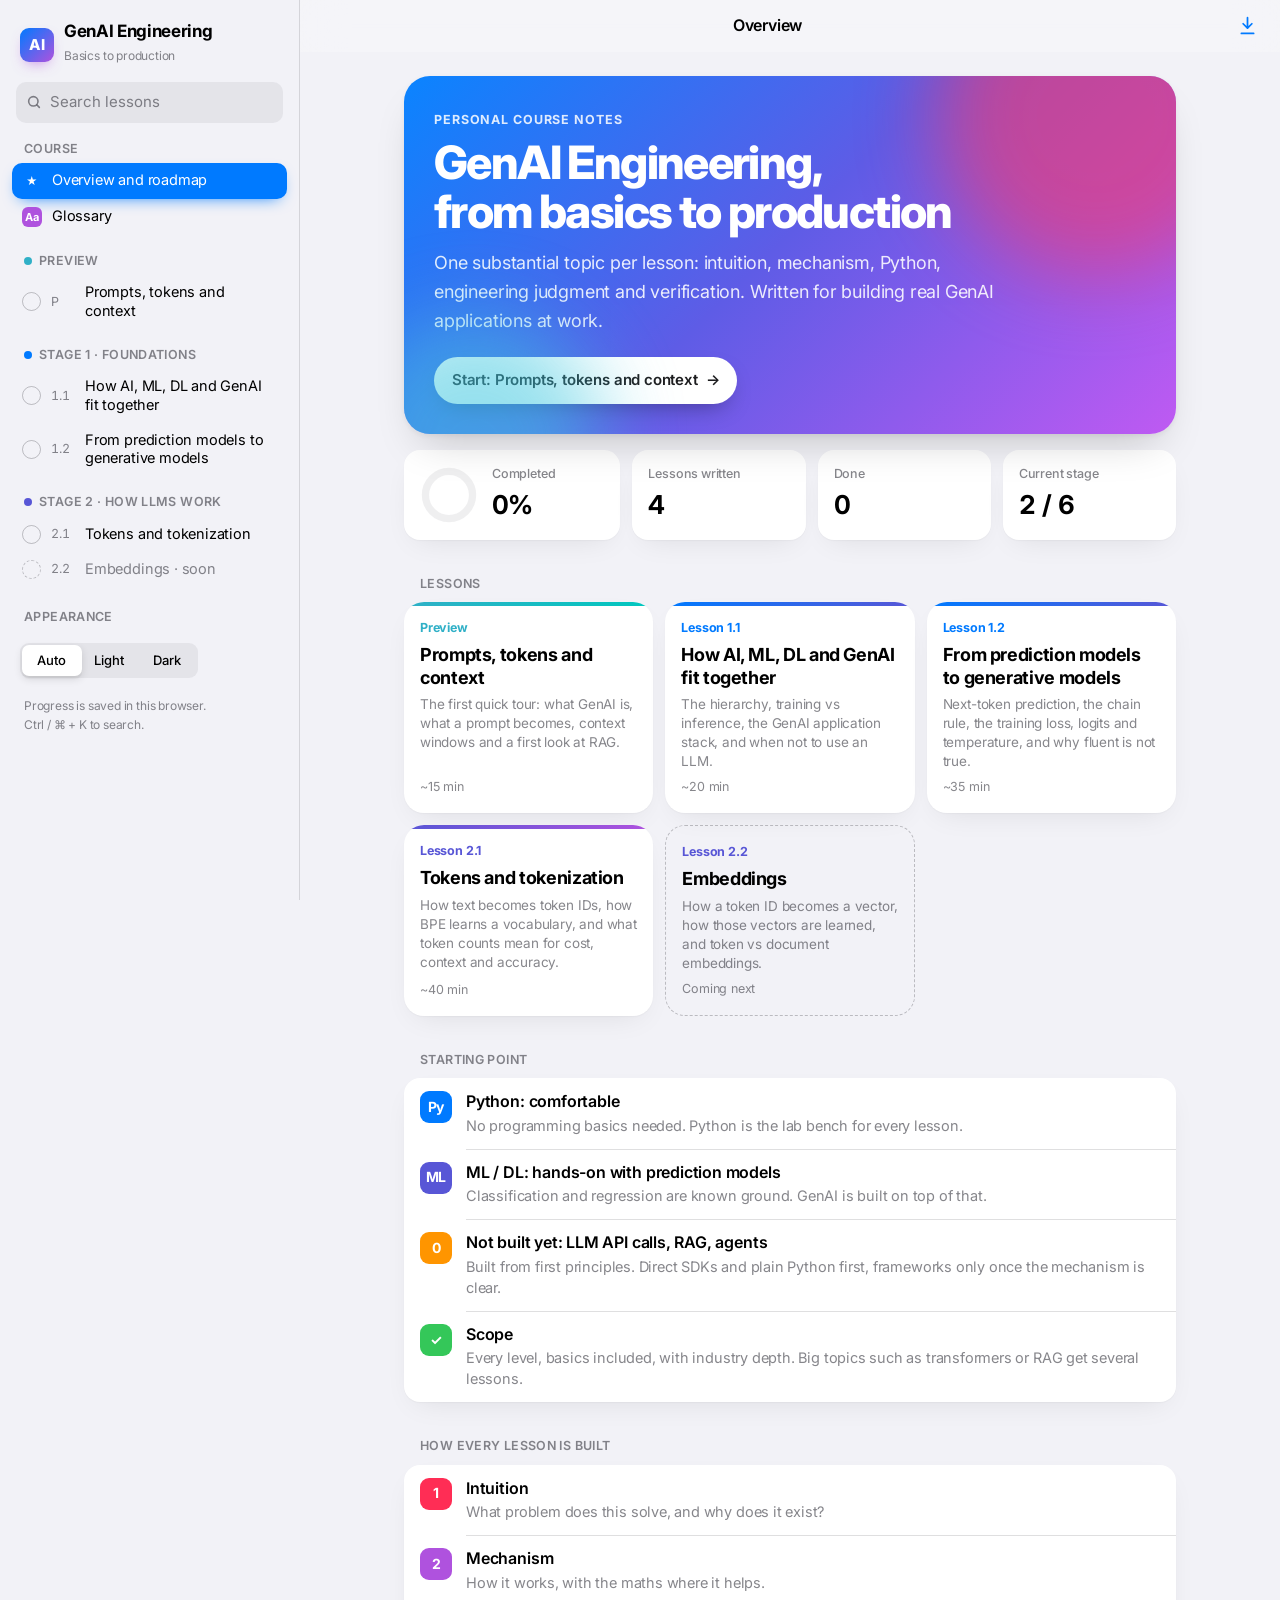
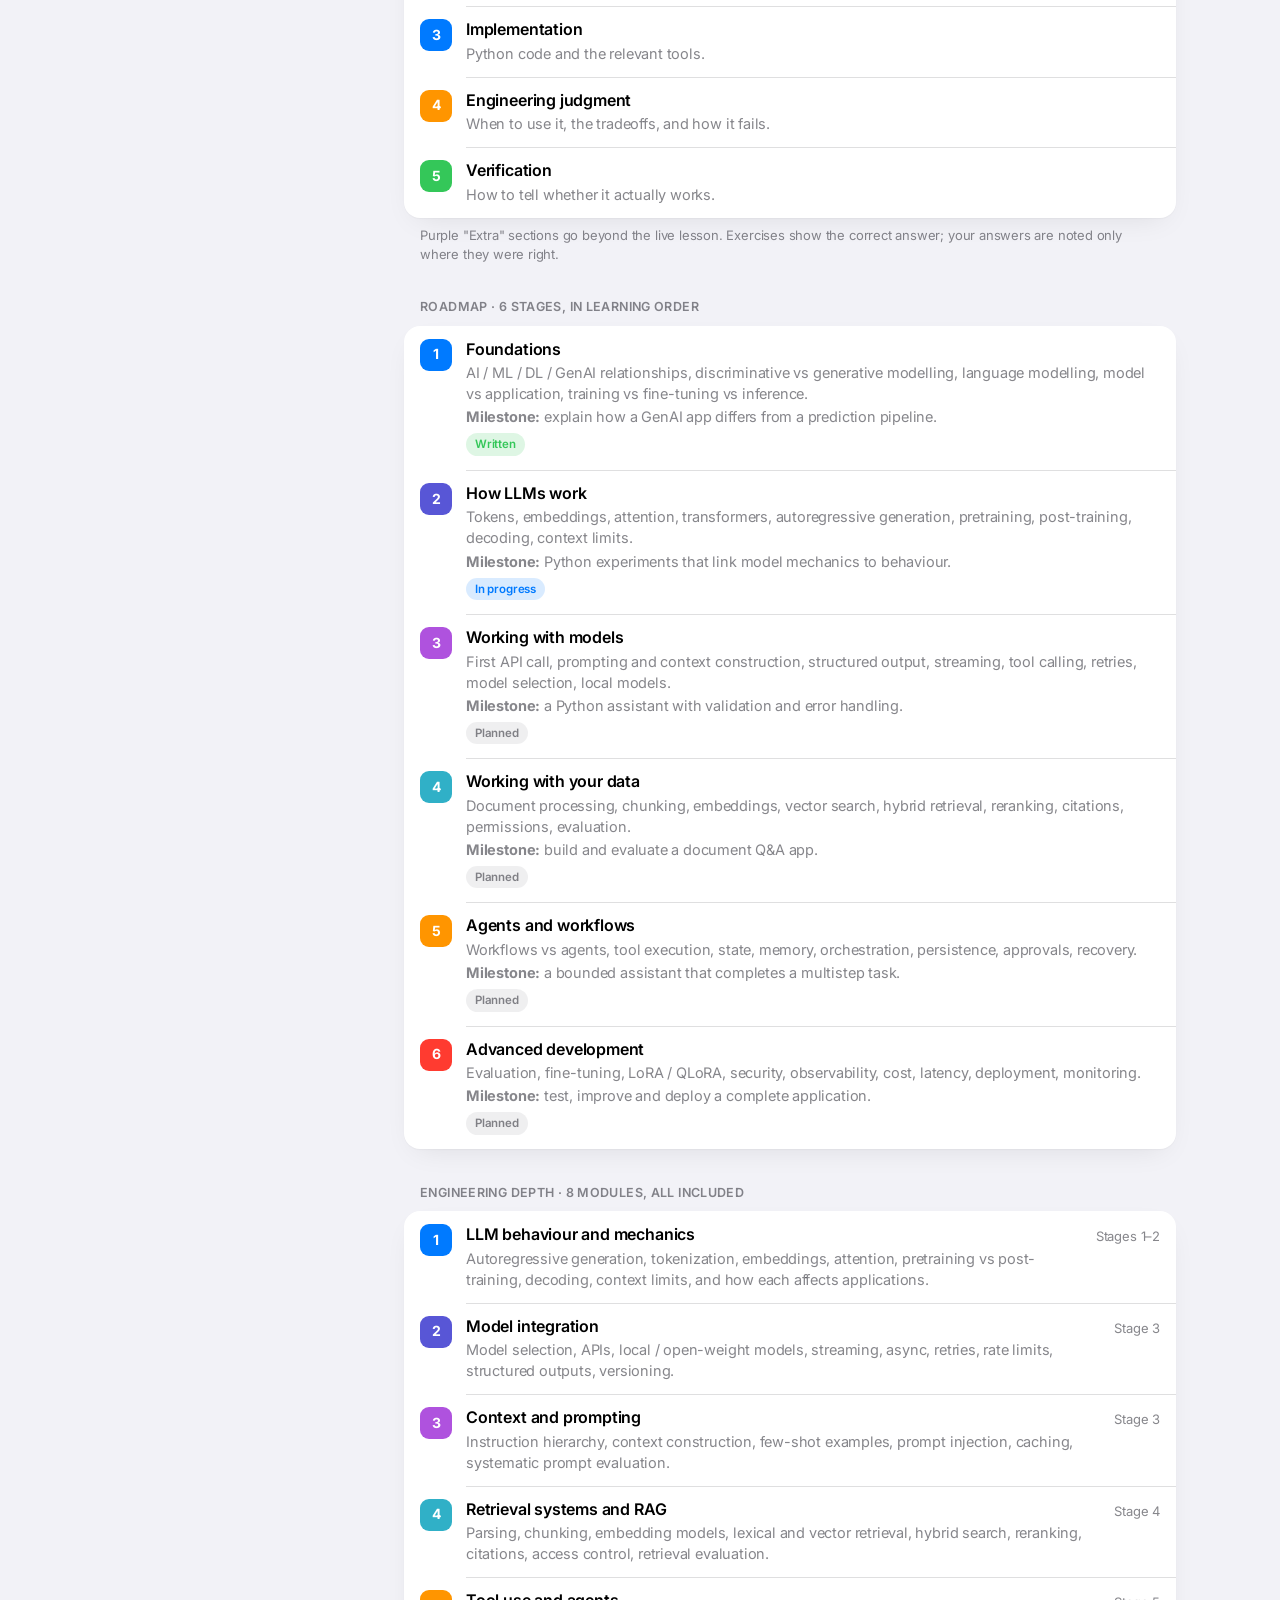
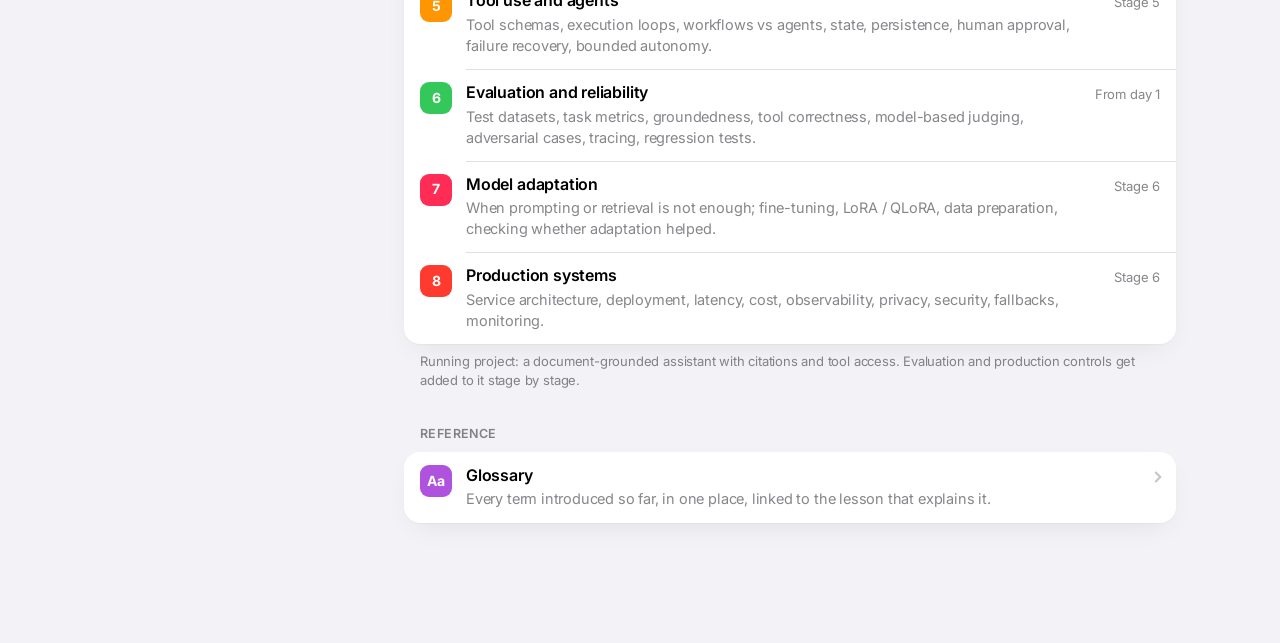
==== index.html @ 15fe5b86 "Add GenAI engineering course notes: overview, preview, lessons 1.1-2.1 and glossary" ====
<!DOCTYPE html>
<html lang="en">
<head>
<meta charset="utf-8">
<meta name="viewport" content="width=device-width, initial-scale=1, viewport-fit=cover">
<title>GenAI Engineering · Course notes</title>
<meta name="color-scheme" content="light dark">
<script src="assets/boot.js"></script>
<link rel="stylesheet" href="https://fonts.googleapis.com/css2?family=Inter:wght@400;500;600;700;800&family=JetBrains+Mono:wght@400;500&display=swap">
<link rel="stylesheet" href="assets/style.css">
</head>
<body data-id="home" data-root="" data-title="Overview">
<div class="shell"><div class="main">
<main class="content page">

  <section class="hero">
    <div class="eyebrow">Personal course notes</div>
    <h1>GenAI Engineering,<br>from basics to production</h1>
    <p>One substantial topic per lesson: intuition, mechanism, Python, engineering judgment and verification. Written for building real GenAI applications at work.</p>
    <a class="cta" id="cta" href="lessons/p-preview.html"><span>Start</span> →</a>
  </section>

  <div class="stats">
    <div class="tile ring-tile">
      <svg class="ring" viewBox="0 0 64 64"><defs><linearGradient id="rg" x1="0" y1="0" x2="1" y2="1"><stop offset="0" stop-color="#34C759"/><stop offset="1" stop-color="#30B0C7"/></linearGradient></defs>
        <circle class="track" cx="32" cy="32" r="26"/><circle class="prog" id="ring" cx="32" cy="32" r="26" stroke-dasharray="163.4" stroke-dashoffset="163.4"/></svg>
      <div><div class="k">Completed</div><div class="v" id="pct">0%</div></div>
    </div>
    <div class="tile"><div class="k">Lessons written</div><div class="v" id="n-lessons">0</div></div>
    <div class="tile"><div class="k">Done</div><div class="v" id="n-done">0</div></div>
    <div class="tile"><div class="k">Current stage</div><div class="v">2 / 6</div></div>
  </div>

  <div class="group-label">Lessons</div>
  <div class="cards" id="lesson-cards"></div>

  <div class="group-label">Starting point</div>
  <div class="list">
    <div class="row"><div class="icon bg-blue">Py</div><div><div class="t">Python: comfortable</div><div class="d">No programming basics needed. Python is the lab bench for every lesson.</div></div></div>
    <div class="row"><div class="icon bg-indigo">ML</div><div><div class="t">ML / DL: hands-on with prediction models</div><div class="d">Classification and regression are known ground. GenAI is built on top of that.</div></div></div>
    <div class="row"><div class="icon bg-orange">0</div><div><div class="t">Not built yet: LLM API calls, RAG, agents</div><div class="d">Built from first principles. Direct SDKs and plain Python first, frameworks only once the mechanism is clear.</div></div></div>
    <div class="row"><div class="icon bg-green">✓</div><div><div class="t">Scope</div><div class="d">Every level, basics included, with industry depth. Big topics such as transformers or RAG get several lessons.</div></div></div>
  </div>

  <div class="group-label">How every lesson is built</div>
  <div class="list">
    <div class="row"><div class="icon bg-pink">1</div><div><div class="t">Intuition</div><div class="d">What problem does this solve, and why does it exist?</div></div></div>
    <div class="row"><div class="icon bg-purple">2</div><div><div class="t">Mechanism</div><div class="d">How it works, with the maths where it helps.</div></div></div>
    <div class="row"><div class="icon bg-blue">3</div><div><div class="t">Implementation</div><div class="d">Python code and the relevant tools.</div></div></div>
    <div class="row"><div class="icon bg-orange">4</div><div><div class="t">Engineering judgment</div><div class="d">When to use it, the tradeoffs, and how it fails.</div></div></div>
    <div class="row"><div class="icon bg-green">5</div><div><div class="t">Verification</div><div class="d">How to tell whether it actually works.</div></div></div>
  </div>
  <p class="group-foot">Purple "Extra" sections go beyond the live lesson. Exercises show the correct answer; your answers are noted only where they were right.</p>

  <div class="group-label">Roadmap · 6 stages, in learning order</div>
  <div class="list">
    <div class="row"><div class="icon bg-blue">1</div><div style="flex:1"><div class="t">Foundations</div><div class="d">AI / ML / DL / GenAI relationships, discriminative vs generative modelling, language modelling, model vs application, training vs fine-tuning vs inference.</div><div class="d"><b>Milestone:</b> explain how a GenAI app differs from a prediction pipeline.</div><span class="pill done">Written</span></div></div>
    <div class="row"><div class="icon bg-indigo">2</div><div style="flex:1"><div class="t">How LLMs work</div><div class="d">Tokens, embeddings, attention, transformers, autoregressive generation, pretraining, post-training, decoding, context limits.</div><div class="d"><b>Milestone:</b> Python experiments that link model mechanics to behaviour.</div><span class="pill now">In progress</span></div></div>
    <div class="row"><div class="icon bg-purple">3</div><div style="flex:1"><div class="t">Working with models</div><div class="d">First API call, prompting and context construction, structured output, streaming, tool calling, retries, model selection, local models.</div><div class="d"><b>Milestone:</b> a Python assistant with validation and error handling.</div><span class="pill">Planned</span></div></div>
    <div class="row"><div class="icon bg-teal">4</div><div style="flex:1"><div class="t">Working with your data</div><div class="d">Document processing, chunking, embeddings, vector search, hybrid retrieval, reranking, citations, permissions, evaluation.</div><div class="d"><b>Milestone:</b> build and evaluate a document Q&amp;A app.</div><span class="pill">Planned</span></div></div>
    <div class="row"><div class="icon bg-orange">5</div><div style="flex:1"><div class="t">Agents and workflows</div><div class="d">Workflows vs agents, tool execution, state, memory, orchestration, persistence, approvals, recovery.</div><div class="d"><b>Milestone:</b> a bounded assistant that completes a multistep task.</div><span class="pill">Planned</span></div></div>
    <div class="row"><div class="icon bg-red">6</div><div style="flex:1"><div class="t">Advanced development</div><div class="d">Evaluation, fine-tuning, LoRA / QLoRA, security, observability, cost, latency, deployment, monitoring.</div><div class="d"><b>Milestone:</b> test, improve and deploy a complete application.</div><span class="pill">Planned</span></div></div>
  </div>

  <div class="group-label">Engineering depth · 8 modules, all included</div>
  <div class="list">
    <div class="row"><div class="icon bg-blue">1</div><div><div class="t">LLM behaviour and mechanics</div><div class="d">Autoregressive generation, tokenization, embeddings, attention, pretraining vs post-training, decoding, context limits, and how each affects applications.</div></div><div class="m">Stages 1–2</div></div>
    <div class="row"><div class="icon bg-indigo">2</div><div><div class="t">Model integration</div><div class="d">Model selection, APIs, local / open-weight models, streaming, async, retries, rate limits, structured outputs, versioning.</div></div><div class="m">Stage 3</div></div>
    <div class="row"><div class="icon bg-purple">3</div><div><div class="t">Context and prompting</div><div class="d">Instruction hierarchy, context construction, few-shot examples, prompt injection, caching, systematic prompt evaluation.</div></div><div class="m">Stage 3</div></div>
    <div class="row"><div class="icon bg-teal">4</div><div><div class="t">Retrieval systems and RAG</div><div class="d">Parsing, chunking, embedding models, lexical and vector retrieval, hybrid search, reranking, citations, access control, retrieval evaluation.</div></div><div class="m">Stage 4</div></div>
    <div class="row"><div class="icon bg-orange">5</div><div><div class="t">Tool use and agents</div><div class="d">Tool schemas, execution loops, workflows vs agents, state, persistence, human approval, failure recovery, bounded autonomy.</div></div><div class="m">Stage 5</div></div>
    <div class="row"><div class="icon bg-green">6</div><div><div class="t">Evaluation and reliability</div><div class="d">Test datasets, task metrics, groundedness, tool correctness, model-based judging, adversarial cases, tracing, regression tests.</div></div><div class="m">From day 1</div></div>
    <div class="row"><div class="icon bg-pink">7</div><div><div class="t">Model adaptation</div><div class="d">When prompting or retrieval is not enough; fine-tuning, LoRA / QLoRA, data preparation, checking whether adaptation helped.</div></div><div class="m">Stage 6</div></div>
    <div class="row"><div class="icon bg-red">8</div><div><div class="t">Production systems</div><div class="d">Service architecture, deployment, latency, cost, observability, privacy, security, fallbacks, monitoring.</div></div><div class="m">Stage 6</div></div>
  </div>
  <p class="group-foot">Running project: a document-grounded assistant with citations and tool access. Evaluation and production controls get added to it stage by stage.</p>

  <div class="group-label">Reference</div>
  <div class="list">
    <a class="row" href="glossary.html"><div class="icon bg-purple">Aa</div><div style="flex:1"><div class="t">Glossary</div><div class="d">Every term introduced so far, in one place, linked to the lesson that explains it.</div></div><span class="chev-r"></span></a>
  </div>

</main>
</div></div>
<script src="assets/app.js"></script>
</body>
</html>
---- assets/style.css ----
/* GenAI Engineering Notes
   Colours are the iOS system palette (light / dark values from Apple's HIG). */
:root{
  --blue:#007AFF; --green:#34C759; --orange:#FF9500; --red:#FF3B30; --indigo:#5856D6;
  --purple:#AF52DE; --teal:#30B0C7; --pink:#FF2D55; --yellow:#FFCC00; --mint:#00C7BE; --gray:#8E8E93;
  --bg:#F2F2F7; --card:#FFFFFF; --card2:#FBFBFD;
  --fill:rgba(120,120,128,.12); --fill2:rgba(120,120,128,.07);
  --label:#000; --label2:rgba(60,60,67,.62); --label3:rgba(60,60,67,.30);
  --sep:rgba(60,60,67,.16); --bar:rgba(246,246,248,.72);
  --code-bg:#F7F7FA; --code-ink:#1D1D1F;
  --shadow:0 1px 2px rgba(0,0,0,.04),0 10px 30px -12px rgba(0,0,0,.10);
  --shadow-hi:0 2px 6px rgba(0,0,0,.06),0 22px 44px -18px rgba(0,0,0,.22);
  --accent:var(--blue); --accent2:var(--indigo);
  --r:16px;
  --ease:cubic-bezier(.22,.8,.24,1);
  --spring:cubic-bezier(.3,1.3,.5,1);
  --font:-apple-system,BlinkMacSystemFont,"SF Pro Text","Inter","Segoe UI Variable Text","Segoe UI",system-ui,sans-serif;
  --display:-apple-system,BlinkMacSystemFont,"SF Pro Display","Inter","Segoe UI Variable Display","Segoe UI",system-ui,sans-serif;
  --mono:ui-monospace,"SF Mono","JetBrains Mono",Menlo,Consolas,monospace;
  --serif:"Cambria Math","STIX Two Math","Latin Modern Math",Cambria,"Times New Roman",serif;
}
:root[data-theme="dark"]{
  --blue:#0A84FF; --green:#30D158; --orange:#FF9F0A; --red:#FF453A; --indigo:#5E5CE6;
  --purple:#BF5AF2; --teal:#40C8E0; --pink:#FF375F; --yellow:#FFD60A; --mint:#63E6E2;
  --bg:#000; --card:#1C1C1E; --card2:#232325;
  --fill:rgba(118,118,128,.24); --fill2:rgba(118,118,128,.14);
  --label:#fff; --label2:rgba(235,235,245,.62); --label3:rgba(235,235,245,.30);
  --sep:rgba(84,84,88,.55); --bar:rgba(18,18,20,.72);
  --code-bg:#121214; --code-ink:#F2F2F7;
  --shadow:0 0 0 .5px rgba(255,255,255,.04); --shadow-hi:0 0 0 .5px rgba(255,255,255,.08),0 20px 40px -20px rgba(0,0,0,.8);
}
/* stage accents */
[data-stage="0"]{--accent:var(--teal);--accent2:var(--mint)}
[data-stage="1"]{--accent:var(--blue);--accent2:var(--indigo)}
[data-stage="2"]{--accent:var(--indigo);--accent2:var(--purple)}
[data-stage="3"]{--accent:var(--purple);--accent2:var(--pink)}
[data-stage="4"]{--accent:var(--teal);--accent2:var(--blue)}
[data-stage="5"]{--accent:var(--orange);--accent2:var(--red)}
[data-stage="6"]{--accent:var(--red);--accent2:var(--pink)}

*{box-sizing:border-box}
html{scroll-behavior:smooth;scroll-padding-top:72px;-webkit-text-size-adjust:100%}
body{margin:0;background:var(--bg);color:var(--label);font-family:var(--font);font-size:17px;line-height:1.62;
  letter-spacing:-.011em;-webkit-font-smoothing:antialiased;transition:background-color .35s var(--ease),color .35s var(--ease)}
a{color:var(--accent);text-decoration:none}
::selection{background:color-mix(in srgb,var(--accent) 26%,transparent)}
strong{font-weight:600}
code{font-family:var(--mono);font-size:.86em;background:var(--fill2);padding:.12em .42em;border-radius:6px}
*:focus-visible{outline:3px solid color-mix(in srgb,var(--accent) 55%,transparent);outline-offset:2px;border-radius:8px}

/* ---------- page transitions ----------
   iOS push / pop: 540ms, cubic-bezier(.32,.72,0,1) (the curve iOS uses for
   navigation and sheets). Forward slides in from the right, back from the left. */
:root{--ios:cubic-bezier(.32,.72,0,1);--ios-dur:.54s}
/* fallback for file:// and browsers without cross-document view transitions */
.js .page{opacity:0;transform:translate3d(var(--enter-x,0),var(--enter-y,10px),0);
  transition:opacity .42s var(--ios),transform var(--ios-dur) var(--ios)}
html[data-dir="forward"]{--enter-x:56px;--enter-y:0}
html[data-dir="back"]{--enter-x:-56px;--enter-y:0}
.js body.ready .page{opacity:1;transform:none}
.js body.leaving .page{opacity:0;transform:translate3d(var(--leave-x,0),0,0);
  transition:opacity .18s cubic-bezier(.4,0,1,1),transform .18s cubic-bezier(.4,0,1,1)}
body.leaving.go-forward{--leave-x:-28px}
body.leaving.go-back{--leave-x:28px}
/* real cross-document view transitions (served over http/https) */
.vt .page{opacity:1;transform:none;transition:none}
.page{view-transition-name:content}
.navbar{view-transition-name:navbar}
.sidebar{view-transition-name:sidebar}
::view-transition-group(*){animation-duration:var(--ios-dur);animation-timing-function:var(--ios)}
/* sidebar and bar switch instantly (like an iPad split view); only the content moves */
::view-transition-group(sidebar),::view-transition-group(navbar),::view-transition-group(content){animation:none}
::view-transition-old(sidebar),::view-transition-old(navbar){animation:none;opacity:0}
::view-transition-new(sidebar),::view-transition-new(navbar){animation:none}
::view-transition-old(content),::view-transition-new(content){animation-duration:var(--ios-dur);animation-timing-function:var(--ios);animation-fill-mode:both}
html:active-view-transition-type(forward)::view-transition-old(content){animation-name:vt-out-left;animation-duration:.3s}
html:active-view-transition-type(forward)::view-transition-new(content){animation-name:vt-in-right}
html:active-view-transition-type(back)::view-transition-old(content){animation-name:vt-out-right;animation-duration:.3s}
html:active-view-transition-type(back)::view-transition-new(content){animation-name:vt-in-left}
@keyframes vt-in-right{from{transform:translateX(30%);opacity:0}40%{opacity:1}to{transform:none;opacity:1}}
@keyframes vt-in-left{from{transform:translateX(-30%);opacity:0}40%{opacity:1}to{transform:none;opacity:1}}
@keyframes vt-out-left{to{transform:translateX(-12%);opacity:0}}
@keyframes vt-out-right{to{transform:translateX(12%);opacity:0}}

/* scroll reveal: brief and small, once per element */
.reveal{opacity:0;transform:translate3d(0,12px,0);transition:opacity .5s var(--ios),transform .6s var(--ios)}
.reveal.in{opacity:1;transform:none}

/* ---------- layout ---------- */
.shell{display:grid;grid-template-columns:300px minmax(0,1fr);min-height:100vh}
.main{min-width:0}
.content{max-width:820px;margin:0 auto;padding:10px 24px 120px}

/* ---------- nav bar ---------- */
.navbar{position:sticky;top:0;z-index:50;height:52px;display:flex;align-items:center;gap:8px;padding:0 14px;
  background:var(--bar);backdrop-filter:saturate(180%) blur(22px);-webkit-backdrop-filter:saturate(180%) blur(22px);
  border-bottom:.5px solid transparent;transition:border-color .25s var(--ease),background-color .35s var(--ease)}
.navbar.scrolled{border-bottom-color:var(--sep)}
.small-title{flex:1;text-align:center;font-weight:600;font-size:16px;opacity:0;transform:translateY(6px);
  transition:opacity .25s var(--ease),transform .3s var(--ease);white-space:nowrap;overflow:hidden;text-overflow:ellipsis}
.navbar.scrolled .small-title{opacity:1;transform:none}
.nav-btn{border:0;background:none;color:var(--accent);font:inherit;font-size:16px;cursor:pointer;display:flex;align-items:center;
  gap:4px;padding:7px 8px;border-radius:10px;transition:background .2s,opacity .15s,transform .15s var(--ease)}
.nav-btn:hover{background:var(--fill2)}
.nav-btn:active{opacity:.5;transform:scale(.94)}
.nav-btn svg{width:21px;height:21px}
.menu-btn{display:none}
.progress{position:absolute;left:0;bottom:-.5px;height:2.5px;width:100%;transform-origin:0 50%;transform:scaleX(0);
  background:linear-gradient(90deg,var(--accent),var(--accent2));border-radius:0 2px 2px 0}

/* ---------- sidebar ---------- */
.sidebar{position:sticky;top:0;height:100vh;overflow-y:auto;padding:16px 12px 40px;border-right:.5px solid var(--sep);
  background:var(--bg);scrollbar-width:thin;overscroll-behavior:contain;transition:background-color .35s var(--ease)}
.brand{display:flex;align-items:center;gap:10px;padding:6px 8px 14px;color:var(--label)}
.brand .logo{width:34px;height:34px;border-radius:9px;display:grid;place-items:center;color:#fff;font-weight:800;font-size:15px;
  background:linear-gradient(135deg,var(--blue),var(--purple));box-shadow:0 6px 14px -6px color-mix(in srgb,var(--purple) 70%,transparent)}
.brand b{font-family:var(--display);font-size:17px;letter-spacing:-.02em;display:block;line-height:1.1}
.brand small{color:var(--label2);font-size:12px}
.search{display:flex;align-items:center;gap:6px;background:var(--fill);border-radius:10px;padding:7px 10px;margin:0 4px 16px;
  transition:box-shadow .2s}
.search:focus-within{box-shadow:0 0 0 3px color-mix(in srgb,var(--blue) 35%,transparent)}
.search svg{width:16px;height:16px;color:var(--label2);flex:none}
.search input{border:0;background:none;outline:0;font:inherit;font-size:15px;color:var(--label);width:100%}
.search input::placeholder{color:var(--label2)}
.side-group{margin-bottom:16px}
.side-group h4{margin:0 12px 4px;font-size:12.5px;font-weight:600;text-transform:uppercase;letter-spacing:.03em;color:var(--label2);
  display:flex;align-items:center;gap:7px}
.side-group h4 i{width:8px;height:8px;border-radius:50%;background:var(--accent)}
.side-list{list-style:none;margin:0;padding:0}
.side-list a{display:flex;align-items:center;gap:10px;padding:8px 10px;border-radius:10px;color:var(--label);font-size:14.5px;line-height:1.3;
  transition:background .2s var(--ease),color .2s,transform .2s var(--ease)}
.side-list a:hover{background:var(--fill2)}
.side-list a:active{transform:scale(.98)}
.side-list a.active{background:var(--accent);color:#fff;box-shadow:0 6px 16px -8px var(--accent)}
.side-list a.active .num{color:rgba(255,255,255,.85)}
.side-list a.active .dot{border-color:rgba(255,255,255,.9)}
.side-list a.active .dot.done{background:#fff;color:var(--accent)}
.side-list a.soon{color:var(--label2);pointer-events:none}
.side-list .ico{width:20px;height:20px;border-radius:6px;display:grid;place-items:center;flex:none;color:#fff;font-size:11px;font-weight:700}
.dot{flex:none;width:19px;height:19px;border-radius:50%;border:1.5px solid var(--label3);display:grid;place-items:center;font-size:11px;
  transition:background .3s var(--ease),border-color .3s}
.dot.done{background:var(--green);border-color:var(--green);color:#fff}
.dot.done::after{content:"✓";font-weight:800}
.dot.soon{border-style:dashed}
.num{color:var(--label2);font-variant-numeric:tabular-nums;font-size:12.5px;min-width:24px}
.side-foot{margin:18px 12px 0;font-size:12px;color:var(--label2)}
.side-empty{display:none;margin:0 12px;font-size:13px;color:var(--label2)}

/* segmented control with sliding thumb */
.seg{display:inline-grid;grid-auto-flow:column;grid-auto-columns:1fr;background:var(--fill);border-radius:9px;padding:2px;position:relative;margin:0 8px}
.seg .thumb{position:absolute;top:2px;bottom:2px;left:2px;border-radius:7px;background:var(--card);
  box-shadow:0 3px 8px rgba(0,0,0,.12),0 3px 1px rgba(0,0,0,.04);transition:transform .35s var(--spring)}
:root[data-theme="dark"] .seg .thumb{background:#636366}
.seg button{border:0;background:none;font:inherit;font-size:13px;font-weight:500;color:var(--label);padding:5px 14px;cursor:pointer;position:relative;z-index:1}

/* ---------- hero (home) ---------- */
.hero{position:relative;margin:14px 0 8px;padding:34px 30px 30px;border-radius:26px;overflow:hidden;color:#fff;
  background:linear-gradient(135deg,#0A84FF 0%,#5E5CE6 48%,#BF5AF2 100%);box-shadow:var(--shadow-hi)}
.hero::before,.hero::after{content:"";position:absolute;border-radius:50%;filter:blur(40px);opacity:.55;pointer-events:none}
.hero::before{width:320px;height:320px;right:-80px;top:-120px;background:#FF375F;animation:float 14s ease-in-out infinite alternate}
.hero::after{width:260px;height:260px;left:-60px;bottom:-140px;background:#40C8E0;animation:float 18s ease-in-out infinite alternate-reverse}
@keyframes float{to{transform:translate(-40px,30px) scale(1.12)}}
.hero>*{position:relative}
.hero .eyebrow{color:rgba(255,255,255,.85)}
.hero h1{font-family:var(--display);font-size:clamp(32px,5vw,46px);font-weight:800;letter-spacing:-.035em;line-height:1.06;margin:8px 0 12px}
.hero p{margin:0;max-width:600px;font-size:18px;color:rgba(255,255,255,.88)}
.hero .cta{display:inline-flex;align-items:center;gap:8px;margin-top:22px;background:#fff;color:#1D1D1F;font-weight:600;font-size:15px;
  padding:11px 18px;border-radius:99px;box-shadow:0 10px 24px -10px rgba(0,0,0,.4);transition:transform .25s var(--spring)}
.hero .cta:hover{transform:translateY(-2px) scale(1.02)}
.hero .cta:active{transform:scale(.97)}
.eyebrow{font-size:12.5px;font-weight:700;text-transform:uppercase;letter-spacing:.07em;color:var(--accent)}

.stats{display:grid;grid-template-columns:1.25fr 1fr 1fr 1fr;gap:12px;margin:16px 0 4px}
.tile{background:var(--card);border-radius:var(--r);padding:14px 16px;box-shadow:var(--shadow)}
.tile .k{font-size:12.5px;color:var(--label2);font-weight:500}
.tile .v{font-family:var(--display);font-size:26px;font-weight:700;letter-spacing:-.02em;font-variant-numeric:tabular-nums}
.ring-tile{display:flex;align-items:center;gap:14px}
.ring{width:58px;height:58px;transform:rotate(-90deg);flex:none}
.ring circle{fill:none;stroke-width:8;stroke-linecap:round}
.ring .track{stroke:var(--fill)}
.ring .prog{stroke:url(#rg);transition:stroke-dashoffset 1.1s var(--ease)}

/* ---------- grouped lists ---------- */
.group-label{font-size:12.5px;font-weight:600;text-transform:uppercase;letter-spacing:.03em;color:var(--label2);margin:34px 16px 8px}
.group-foot{font-size:13px;color:var(--label2);margin:8px 16px 0;line-height:1.45}
.list{background:var(--card);border-radius:var(--r);overflow:hidden;box-shadow:var(--shadow)}
.row{display:flex;gap:14px;align-items:flex-start;padding:13px 16px;position:relative;color:var(--label)}
.row+.row::before{content:"";position:absolute;top:0;right:0;left:62px;border-top:.5px solid var(--sep)}
.list.plain .row+.row::before{left:16px}
a.row{transition:background .2s var(--ease)}
a.row:hover{background:var(--fill2)}
a.row:active{background:var(--fill)}
.icon{flex:none;width:32px;height:32px;border-radius:9px;display:grid;place-items:center;color:#fff;font-weight:700;font-size:14px;font-family:var(--display)}
.row .t{font-weight:600;font-size:16px;line-height:1.35}
.row .d{color:var(--label2);font-size:14.5px;line-height:1.45;margin-top:2px}
.row .m{margin-left:auto;font-size:13px;color:var(--label2);white-space:nowrap;padding-top:2px;display:flex;align-items:center;gap:6px}
.chev-r{width:8px;height:8px;border-right:2px solid var(--label3);border-top:2px solid var(--label3);transform:rotate(45deg);flex:none;margin-top:8px}
.pill{display:inline-block;font-size:11.5px;font-weight:600;padding:2px 9px;border-radius:99px;background:var(--fill);color:var(--label2);margin-top:6px}
.pill.now{background:color-mix(in srgb,var(--blue) 15%,transparent);color:var(--blue)}
.pill.done{background:color-mix(in srgb,var(--green) 16%,transparent);color:var(--green)}
.bg-blue{background:var(--blue)}.bg-green{background:var(--green)}.bg-orange{background:var(--orange)}.bg-red{background:var(--red)}
.bg-indigo{background:var(--indigo)}.bg-purple{background:var(--purple)}.bg-teal{background:var(--teal)}.bg-pink{background:var(--pink)}
.bg-gray{background:var(--gray)}.bg-mint{background:var(--mint)}.bg-accent{background:linear-gradient(135deg,var(--accent),var(--accent2))}

/* lesson cards on home */
.cards{display:grid;grid-template-columns:repeat(auto-fill,minmax(240px,1fr));gap:12px}
.lcard{position:relative;display:flex;flex-direction:column;gap:6px;min-height:150px;padding:16px;border-radius:20px;background:var(--card);
  color:var(--label);box-shadow:var(--shadow);overflow:hidden;transition:transform .35s var(--spring),box-shadow .35s var(--ease)}
.lcard::before{content:"";position:absolute;inset:0 0 auto 0;height:4px;background:linear-gradient(90deg,var(--accent),var(--accent2))}
.lcard:hover{transform:translateY(-3px);box-shadow:var(--shadow-hi)}
.lcard:active{transform:scale(.98)}
.lcard .n{font-size:12.5px;font-weight:700;color:var(--accent)}
.lcard .t{font-family:var(--display);font-weight:700;font-size:18px;letter-spacing:-.02em;line-height:1.25}
.lcard .d{font-size:13.5px;color:var(--label2);line-height:1.4}
.lcard .f{margin-top:auto;display:flex;justify-content:space-between;align-items:center;font-size:12.5px;color:var(--label2)}
.lcard.soon{background:transparent;border:1.5px dashed var(--label3);box-shadow:none;pointer-events:none}
.lcard.soon::before{display:none}
.lcard .ok{color:var(--green);font-weight:700}

/* ---------- lesson page ---------- */
.l-hero{position:relative;margin:14px 0 6px;padding:30px 28px 26px;border-radius:26px;overflow:hidden;color:#fff;
  background:linear-gradient(135deg,var(--accent),var(--accent2));box-shadow:var(--shadow-hi)}
.l-hero::after{content:"";position:absolute;width:300px;height:300px;right:-90px;top:-130px;border-radius:50%;background:rgba(255,255,255,.18);filter:blur(10px)}
.l-hero>*{position:relative}
.crumbs{font-size:13px;font-weight:600;color:rgba(255,255,255,.85);display:flex;gap:6px;align-items:center;flex-wrap:wrap}
.crumbs a{color:#fff}
.l-hero h1{font-family:var(--display);font-size:clamp(28px,4.4vw,40px);font-weight:800;letter-spacing:-.03em;line-height:1.1;margin:10px 0 10px}
.l-hero p{margin:0;max-width:640px;color:rgba(255,255,255,.9);font-size:17.5px}
.chips{display:flex;flex-wrap:wrap;gap:8px;margin-top:16px}
.chip{font-size:12.5px;font-weight:600;padding:5px 11px;border-radius:99px;background:rgba(255,255,255,.2);color:#fff;backdrop-filter:blur(6px)}

.toc{margin:14px 0 0;background:var(--card);border-radius:var(--r);box-shadow:var(--shadow);padding:6px}
.toc summary{list-style:none;cursor:pointer;padding:10px 12px;font-weight:600;font-size:15px;display:flex;align-items:center;gap:8px}
.toc summary::-webkit-details-marker{display:none}
.toc summary .c{margin-left:auto;width:8px;height:8px;border-right:2px solid var(--label3);border-bottom:2px solid var(--label3);transform:rotate(45deg);transition:transform .3s var(--ease)}
.toc[open] summary .c{transform:rotate(225deg)}
.toc ol{list-style:none;margin:0;padding:0 4px 6px;columns:2;column-gap:6px}
.toc li{break-inside:avoid}
.toc a{display:flex;gap:8px;padding:7px 10px;border-radius:9px;color:var(--label);font-size:14.5px;line-height:1.35;transition:background .2s}
.toc a:hover{background:var(--fill2)}
.toc a.on{color:var(--accent);background:color-mix(in srgb,var(--accent) 10%,transparent)}
.toc a span{color:var(--accent);font-weight:700;font-size:12.5px;min-width:18px;padding-top:1px}

.sec{background:var(--card);border-radius:22px;box-shadow:var(--shadow);padding:6px 28px 24px;margin-top:16px}
.sec h2{font-family:var(--display);font-size:24px;font-weight:700;letter-spacing:-.022em;line-height:1.25;margin:22px 0 8px;display:flex;align-items:center;gap:12px}
.sec h2 .n{flex:none;width:30px;height:30px;border-radius:9px;display:grid;place-items:center;font-size:14px;font-weight:800;color:#fff;font-family:var(--font);
  background:linear-gradient(135deg,var(--accent),var(--accent2));letter-spacing:0}
.sec.extra h2 .n{background:linear-gradient(135deg,var(--purple),var(--pink))}
.sec .tag-extra{display:inline-block;font-size:11px;font-weight:700;letter-spacing:.04em;text-transform:uppercase;color:var(--purple);
  background:color-mix(in srgb,var(--purple) 12%,transparent);padding:2px 8px;border-radius:6px;margin-left:2px}
.sec h3{font-size:17.5px;font-weight:650;margin:22px 0 6px}
.sec p{margin:10px 0}
.sec ul,.sec ol{padding-left:22px;margin:10px 0}
.sec li{margin:5px 0}
.sec li::marker{color:var(--accent)}
.muted{color:var(--label2);font-size:14.5px}

/* code */
.code{margin:16px 0;border-radius:14px;background:var(--code-bg);border:.5px solid var(--sep);overflow:hidden}
.code-bar{display:flex;align-items:center;gap:10px;padding:8px 10px 8px 14px;border-bottom:.5px solid var(--sep);font-size:12.5px;color:var(--label2);font-weight:500}
.lights{display:flex;gap:6px}.lights i{width:10px;height:10px;border-radius:50%;display:block}
.lights i:nth-child(1){background:#FF5F57}.lights i:nth-child(2){background:#FEBC2E}.lights i:nth-child(3){background:#28C840}
.code-bar .lbl{flex:1}
.copy{border:0;background:var(--fill);color:var(--label);font:inherit;font-size:12px;font-weight:600;padding:4px 11px;border-radius:99px;cursor:pointer;
  transition:background .25s,color .25s,transform .2s var(--spring)}
.copy:active{transform:scale(.92)}
.copy.ok{background:var(--green);color:#fff}
pre{margin:0;padding:14px 16px;overflow-x:auto;font-family:var(--mono);font-size:13.5px;line-height:1.62;color:var(--code-ink);tab-size:4}
pre code{background:none;padding:0;font-size:inherit}
.tk-k{color:#AD3DA4}.tk-s{color:#C41A16}.tk-c{color:#5D6C79;font-style:italic}.tk-n{color:#1C00CF}.tk-f{color:#326D74}
:root[data-theme="dark"] .tk-k{color:#FF7AB2}:root[data-theme="dark"] .tk-s{color:#FF8170}:root[data-theme="dark"] .tk-c{color:#7F8C98}
:root[data-theme="dark"] .tk-n{color:#D9C97C}:root[data-theme="dark"] .tk-f{color:#67B7A4}
.out{border-top:.5px dashed var(--sep);background:var(--fill2)}
.out pre{color:var(--label2);font-size:12.5px}
.out .ol{display:block;padding:8px 16px 0;font-size:11px;font-weight:700;letter-spacing:.05em;text-transform:uppercase;color:var(--green)}

/* math */
.math{margin:16px 0;padding:18px 16px;border-radius:14px;background:color-mix(in srgb,var(--accent) 6%,var(--fill2));text-align:center;
  font-family:var(--serif);font-size:21px;line-height:1.5;overflow-x:auto}
.math .big{font-size:1.5em;vertical-align:-.15em;margin:0 .1em}
.math .cap{display:block;font-family:var(--font);font-size:12.5px;color:var(--label2);margin-top:8px}
.im{font-family:var(--serif);font-style:italic;font-size:1.06em;white-space:nowrap}

/* callouts */
.callout{display:flex;gap:12px;margin:18px 0;padding:14px 16px;border-radius:14px;
  background:color-mix(in srgb,var(--c) 9%,transparent);border:.5px solid color-mix(in srgb,var(--c) 30%,transparent)}
.callout .ci{flex:none;width:26px;height:26px;border-radius:50%;background:var(--c);color:#fff;display:grid;place-items:center;font-size:13.5px;font-weight:800;margin-top:1px}
.callout p{margin:0}.callout p+p{margin-top:7px}
.callout .ct{font-weight:700;color:var(--c);font-size:12.5px;text-transform:uppercase;letter-spacing:.05em;margin-bottom:3px}
.c-key{--c:var(--blue)}.c-warn{--c:var(--orange)}.c-note{--c:var(--indigo)}.c-ok{--c:var(--green)}.c-extra{--c:var(--purple)}
.c-sql{--c:var(--teal)}.c-ind{--c:var(--pink)}.c-bad{--c:var(--red)}

/* tables */
.tbl{margin:16px 0;border-radius:14px;border:.5px solid var(--sep);overflow:hidden;overflow-x:auto}
table{border-collapse:collapse;width:100%;font-size:14.5px;line-height:1.45}
th{text-align:left;font-size:12px;text-transform:uppercase;letter-spacing:.04em;color:var(--label2);font-weight:650;background:var(--fill2);padding:10px 14px}
td{padding:11px 14px;border-top:.5px solid var(--sep);vertical-align:top}
td:first-child{font-weight:600}
tr{transition:background .2s}
tbody tr:hover{background:var(--fill2)}

/* diagrams */
.flow{display:flex;flex-wrap:wrap;align-items:center;gap:8px;margin:18px 0;justify-content:center}
.flow span{background:var(--fill2);border-radius:10px;padding:8px 12px;font-size:14px;font-weight:500}
.flow span.hl{background:linear-gradient(135deg,var(--accent),var(--accent2));color:#fff}
.flow b{color:var(--label3);font-weight:400}
.nest{margin:16px 0;border-radius:18px;padding:14px;background:color-mix(in srgb,var(--blue) 8%,transparent);border:.5px solid color-mix(in srgb,var(--blue) 26%,transparent)}
.nest .nest{margin:10px 0 0;background:color-mix(in srgb,var(--indigo) 9%,transparent);border-color:color-mix(in srgb,var(--indigo) 26%,transparent)}
.nest .nest .nest{background:color-mix(in srgb,var(--purple) 9%,transparent);border-color:color-mix(in srgb,var(--purple) 26%,transparent)}
.nest .nest .nest .nest{background:color-mix(in srgb,var(--pink) 9%,transparent);border-color:color-mix(in srgb,var(--pink) 26%,transparent)}
.nest .nl{font-weight:650;font-size:15px}.nest .nd{font-size:13.5px;color:var(--label2)}
.stack{margin:18px 0;display:grid;gap:6px}
.stack div{display:flex;align-items:center;gap:12px;padding:11px 14px;border-radius:12px;font-size:14.5px;
  background:color-mix(in srgb,var(--c) 10%,transparent);border:.5px solid color-mix(in srgb,var(--c) 28%,transparent)}
.stack b{color:var(--c);min-width:150px;font-weight:700}
.stack div.model{background:linear-gradient(135deg,var(--accent),var(--accent2));color:#fff;border:0}
.stack div.model b{color:#fff}
.steps{margin:16px 0;border-radius:14px;overflow:hidden;border:.5px solid var(--sep)}
.step{display:grid;grid-template-columns:minmax(0,1fr) auto;gap:12px;padding:10px 14px;font-family:var(--mono);font-size:13.5px;align-items:center}
.step+.step{border-top:.5px solid var(--sep)}
.step .ctx{color:var(--label2);overflow:hidden;text-overflow:ellipsis;white-space:nowrap}
.step .ctx b{color:var(--label);font-weight:500}
.step .nx{background:var(--accent);color:#fff;border-radius:7px;padding:2px 9px}
.bars{margin:16px 0;padding:14px 16px;border-radius:14px;background:var(--fill2)}
.bars .bh{font-family:var(--mono);font-size:13px;color:var(--label2);margin-bottom:6px}
.bar{display:grid;grid-template-columns:96px 1fr 50px;align-items:center;gap:10px;font-size:14px;margin:7px 0}
.bar .lbl{font-family:var(--mono);font-size:13px}
.bar .tr{height:10px;border-radius:99px;background:var(--fill);overflow:hidden}
.bar .fl{display:block;height:100%;border-radius:99px;background:var(--c,var(--accent));width:0;transition:width 1.1s var(--ease)}
.bar .pc{text-align:right;color:var(--label2);font-variant-numeric:tabular-nums}
.bars .bf{font-size:12.5px;color:var(--label2);margin-top:6px}

/* tabs (temperature demo) */
.tabs{display:inline-flex;background:var(--fill);border-radius:9px;padding:2px;position:relative;margin-bottom:4px}
.tabs button{border:0;background:none;font:inherit;font-size:13px;font-weight:600;color:var(--label);padding:5px 14px;border-radius:7px;cursor:pointer;transition:background .25s,box-shadow .25s}
.tabs button.on{background:var(--card);box-shadow:0 3px 8px rgba(0,0,0,.12)}
:root[data-theme="dark"] .tabs button.on{background:#636366}

/* disclosure */
details.disc{margin:12px 0;border-radius:14px;background:var(--fill2);overflow:hidden;transition:background .25s}
details.disc[open]{background:color-mix(in srgb,var(--accent) 6%,var(--fill2))}
details.disc summary{list-style:none;cursor:pointer;padding:13px 16px;display:flex;align-items:center;gap:10px;font-weight:600;font-size:15.5px;line-height:1.4}
details.disc summary::-webkit-details-marker{display:none}
details.disc summary .q{flex:1}
details.disc summary .chev{width:9px;height:9px;border-right:2px solid var(--label3);border-bottom:2px solid var(--label3);transform:rotate(-45deg);transition:transform .3s var(--ease);margin-right:4px;flex:none}
details.disc[open] summary .chev{transform:rotate(45deg)}
details.disc .ans{padding:0 16px 14px;font-size:15.5px;overflow:hidden}
details.disc .ans p{margin:6px 0}
.tag{flex:none;font-size:11px;font-weight:800;color:#fff;background:var(--orange);border-radius:6px;padding:2px 7px;letter-spacing:.02em}
.tag.q{background:var(--accent)}
.you{display:flex;gap:8px;align-items:flex-start;margin-top:10px;padding:9px 12px;border-radius:10px;font-size:14px;
  background:color-mix(in srgb,var(--green) 11%,transparent);color:var(--label)}
.you::before{content:"✓";color:var(--green);font-weight:800}

/* recap + footer */
.recap{margin-top:16px;border-radius:22px;padding:20px 24px;color:var(--label);
  background:linear-gradient(135deg,color-mix(in srgb,var(--accent) 14%,var(--card)),color-mix(in srgb,var(--accent2) 14%,var(--card)));
  border:.5px solid color-mix(in srgb,var(--accent) 25%,transparent)}
.recap h2{margin:0 0 6px;font-size:13px;text-transform:uppercase;letter-spacing:.06em;color:var(--accent)}
.recap ul{margin:4px 0 0;padding-left:20px}
.recap li{margin:5px 0}
.done-bar{display:flex;align-items:center;justify-content:space-between;gap:16px;margin-top:16px;padding:14px 20px;border-radius:var(--r);background:var(--card);box-shadow:var(--shadow)}
.done-bar .msg{font-size:14.5px;color:var(--label2)}
.switch{display:flex;align-items:center;gap:10px;cursor:pointer;font-size:15px;font-weight:550;user-select:none;white-space:nowrap}
.switch input{position:absolute;opacity:0;pointer-events:none}
.switch .track{width:51px;height:31px;border-radius:99px;background:var(--fill);position:relative;transition:background .3s var(--ease)}
:root[data-theme="dark"] .switch .track{background:#39393D}
.switch .track::after{content:"";position:absolute;top:2px;left:2px;width:27px;height:27px;border-radius:50%;background:#fff;
  box-shadow:0 3px 8px rgba(0,0,0,.15),0 3px 1px rgba(0,0,0,.06);transition:transform .35s var(--spring)}
.switch input:checked+.track{background:var(--green)}
.switch input:checked+.track::after{transform:translateX(20px)}
.switch input:focus-visible+.track{outline:3px solid color-mix(in srgb,var(--green) 50%,transparent);outline-offset:2px}
.pager{display:grid;grid-template-columns:1fr 1fr;gap:12px;margin-top:16px}
.pager a{display:block;padding:14px 18px;border-radius:var(--r);background:var(--card);box-shadow:var(--shadow);color:var(--label);
  transition:transform .35s var(--spring),box-shadow .35s var(--ease)}
.pager a:hover{transform:translateY(-2px);box-shadow:var(--shadow-hi)}
.pager a:active{transform:scale(.98)}
.pager small{display:block;font-size:12.5px;color:var(--label2);font-weight:600}
.pager b{font-weight:650;font-size:15.5px;color:var(--accent)}
.pager .nx{text-align:right;grid-column:2}
.pager .soon{pointer-events:none;background:transparent;border:1.5px dashed var(--label3);box-shadow:none}
.pager .soon b{color:var(--label2)}

/* glossary */
.gl-filter{display:flex;flex-wrap:wrap;gap:8px;margin:16px 0}
.gl-filter button{border:0;font:inherit;font-size:13.5px;font-weight:600;padding:6px 13px;border-radius:99px;background:var(--card);color:var(--label);
  box-shadow:var(--shadow);cursor:pointer;transition:background .25s,color .25s,transform .2s var(--spring)}
.gl-filter button:active{transform:scale(.95)}
.gl-filter button.on{background:var(--accent);color:#fff}
.gl-search{display:flex;align-items:center;gap:8px;background:var(--card);border-radius:12px;padding:11px 14px;box-shadow:var(--shadow);margin-top:16px}
.gl-search input{border:0;background:none;outline:0;font:inherit;color:var(--label);width:100%}
.term .t{font-family:var(--display)}
.term .ln{font-size:12.5px;margin-top:6px;display:inline-block}

/* scrim + back to top */
.scrim{position:fixed;inset:0;background:rgba(0,0,0,.32);opacity:0;pointer-events:none;transition:opacity .5s var(--ios);z-index:80}
.scrim.on{opacity:1;pointer-events:auto}
.top-btn{position:fixed;right:20px;bottom:22px;z-index:40;width:44px;height:44px;border-radius:50%;border:0;cursor:pointer;
  background:var(--bar);backdrop-filter:blur(20px);-webkit-backdrop-filter:blur(20px);color:var(--accent);box-shadow:0 6px 20px rgba(0,0,0,.16);
  display:grid;place-items:center;opacity:0;transform:scale(.7) translateY(10px);transition:opacity .3s var(--ease),transform .4s var(--spring);pointer-events:none}
.top-btn.on{opacity:1;transform:none;pointer-events:auto}
.top-btn svg{width:20px;height:20px}

@media (max-width:1000px){
  .shell{grid-template-columns:minmax(0,1fr)}
  .menu-btn{display:flex}
  .sidebar{position:fixed;left:0;right:0;bottom:0;top:auto;height:84vh;z-index:90;border:0;border-radius:16px 16px 0 0;
    transform:translateY(105%);transition:transform .5s var(--ios);overscroll-behavior:contain;touch-action:pan-y;box-shadow:0 -10px 40px rgba(0,0,0,.22);padding-top:8px}
  .sidebar.open{transform:translateY(var(--drag,0px))}
  .sidebar.dragging{transition:none}
  .sidebar::before{content:"";display:block;width:36px;height:5px;border-radius:99px;background:var(--label3);margin:0 auto 10px}
  .stats{grid-template-columns:1fr 1fr}
  .ring-tile{grid-column:1 / -1}
}
@media (max-width:640px){
  body{font-size:16.5px}
  .content{padding:4px 12px 100px}
  .hero,.l-hero{padding:26px 20px 22px;border-radius:22px}
  .sec{padding:4px 18px 20px;border-radius:18px}
  .sec h2{font-size:21px}
  .toc ol{columns:1}
  .bar{grid-template-columns:72px 1fr 44px}
  .row .m{display:none}
  .done-bar{flex-direction:column;align-items:flex-start}
  .pager{grid-template-columns:1fr}.pager .nx{grid-column:1}
  .stack b{min-width:100px}
}
@media (prefers-reduced-motion:reduce){
  ::view-transition-group(*),::view-transition-old(*),::view-transition-new(*){animation:none!important}
  html{scroll-behavior:auto}
  *,*::before,*::after{transition-duration:.01ms!important;animation:none!important}
  .page,.reveal{opacity:1;transform:none}
}
@media print{
  .navbar,.sidebar,.top-btn,.copy,.switch,.pager,.done-bar,.toc{display:none!important}
  .shell{display:block}.page,.reveal{opacity:1!important;transform:none!important}
  .sec{box-shadow:none;border:1px solid #ddd;break-inside:auto}
  .l-hero,.hero{color:#000;background:none;border:1px solid #ddd}.l-hero p,.crumbs,.chip{color:#333}
}

/* explained key points ("two details matter") */
.point{display:flex;gap:14px;margin:16px 0;padding:16px 18px;border-radius:16px;background:var(--card2);
  border:.5px solid var(--sep);border-left:4px solid var(--accent)}
.point-n{flex:none;width:30px;height:30px;border-radius:50%;display:grid;place-items:center;font-weight:800;font-size:14px;color:#fff;
  background:linear-gradient(135deg,var(--accent),var(--accent2))}
.point>div:last-child{min-width:0;flex:1}
.point-t{font-weight:700;font-size:17px;line-height:1.35;margin:3px 0 4px}
.point p{margin:8px 0}
.mask td{text-align:center;font-size:13px;font-weight:600}
.mask td:first-child{text-align:left;font-family:var(--mono);font-weight:500}
.mask td.y{color:var(--green);background:color-mix(in srgb,var(--green) 10%,transparent)}
.mask td.n{color:var(--label3)}
@media (max-width:640px){.point{padding:14px;gap:10px}.mask td,.mask th{padding:8px 6px}}
.sec p code,.sec li code,.point code{overflow-wrap:anywhere}
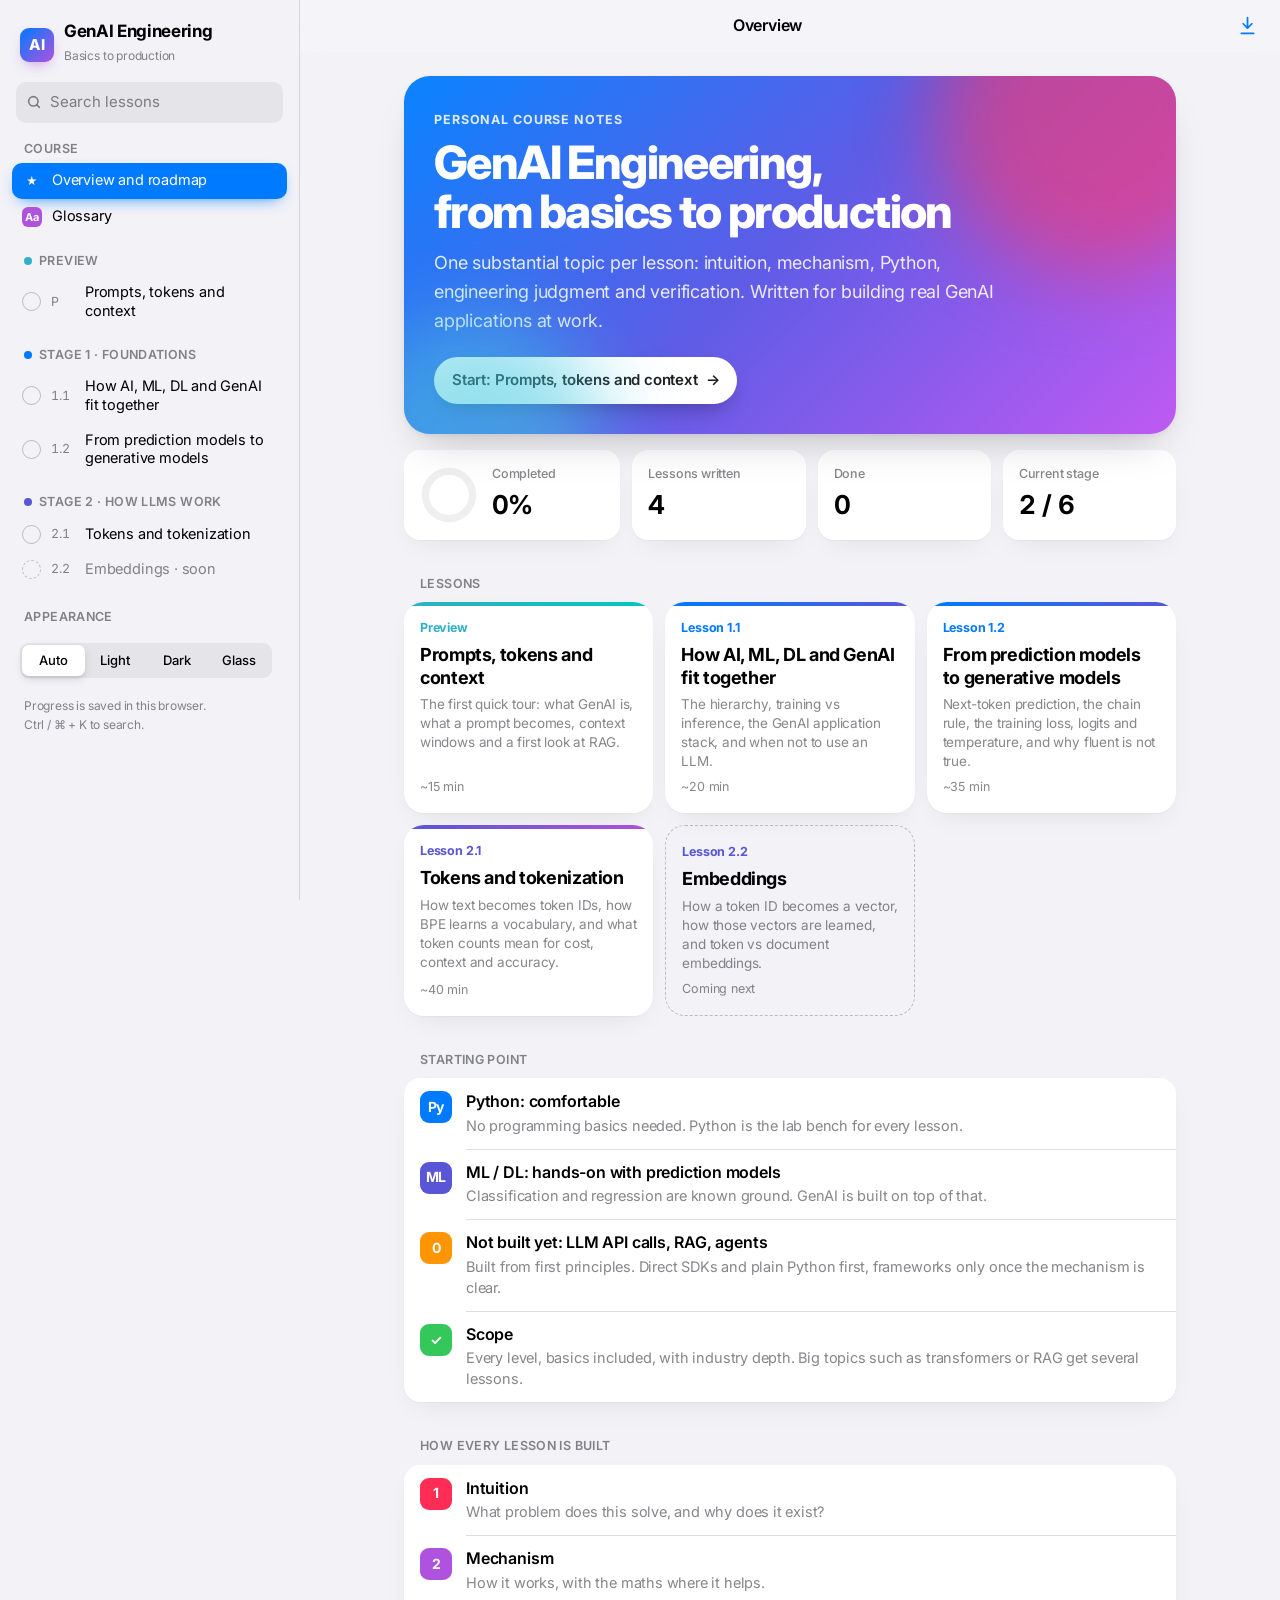
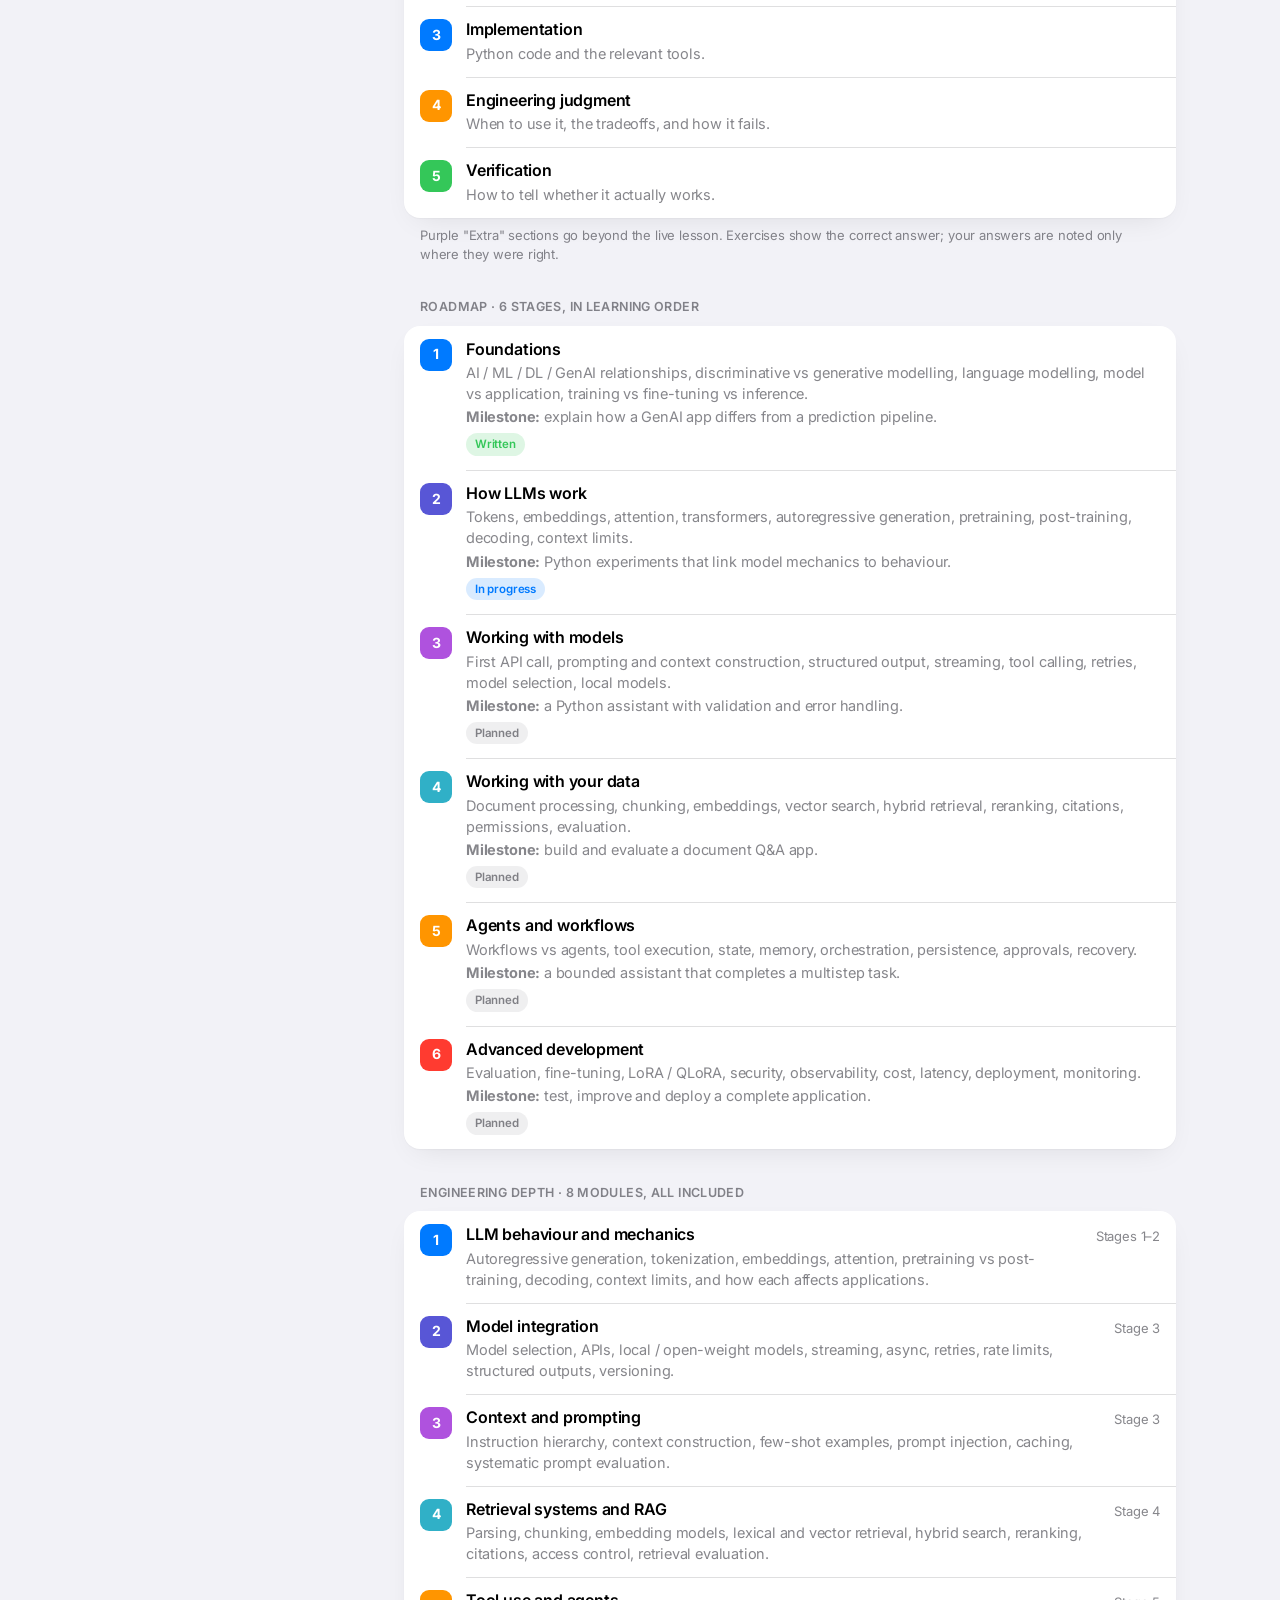
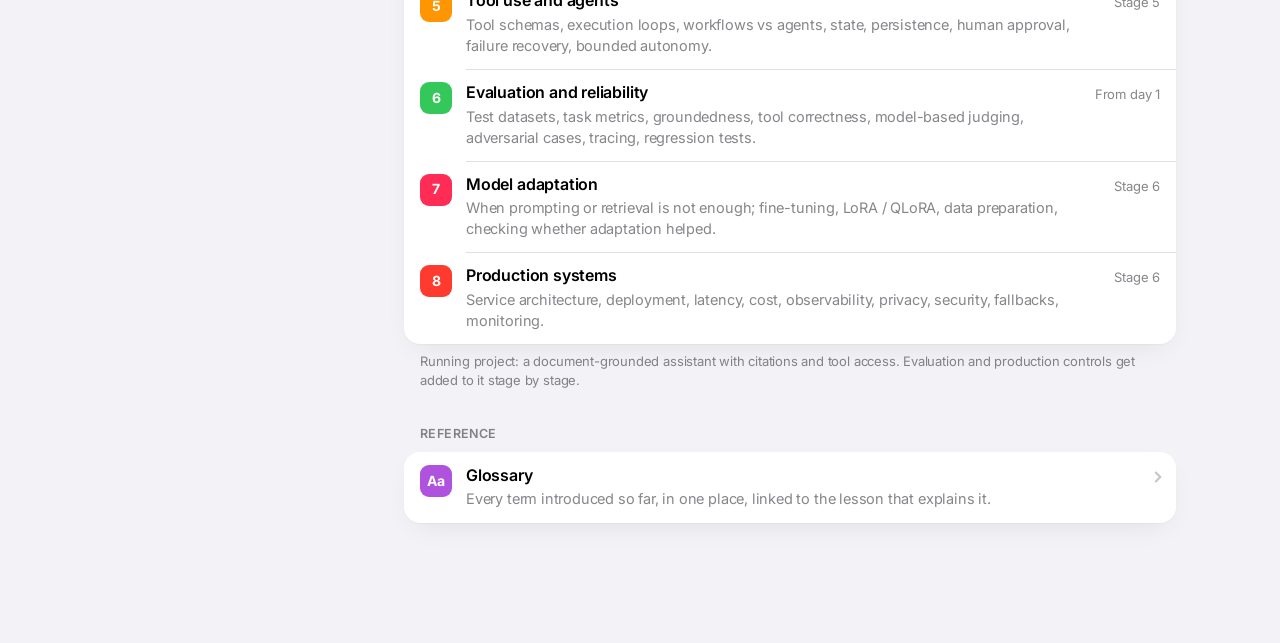
==== commit 010a948d: "Add Liquid Glass theme with a clear-to-tinted slider" ====
--- a/index.html
+++ b/index.html
@@ -8,6 +8,7 @@
 <script src="assets/boot.js"></script>
 <link rel="stylesheet" href="https://fonts.googleapis.com/css2?family=Inter:wght@400;500;600;700;800&family=JetBrains+Mono:wght@400;500&display=swap">
 <link rel="stylesheet" href="assets/style.css">
+<link rel="stylesheet" href="assets/glass.css">
 </head>
 <body data-id="home" data-root="" data-title="Overview">
 <div class="shell"><div class="main">
--- a/assets/glass.css
+++ b/assets/glass.css
@@ -0,0 +1,143 @@
+/* =====================================================================
+   Liquid Glass theme (iOS 26 design language, iOS 27 refinements)
+   Rules followed from Apple's HIG (Materials, Color):
+   - glass only on the functional layer: bars, sidebar, search, segmented
+     control, floating buttons, page navigation. Content uses standard
+     materials, never glass.
+   - glass has no colour of its own, it picks up what is behind it.
+     Bigger surfaces (sidebar) are more opaque for legibility.
+   - colour is used sparingly: accent-tinted glass only on the primary
+     action; selected items get coloured text instead of a solid fill.
+   - iOS 27: a user slider from clear to fully tinted, more uniform
+     refraction, better contrast. Reduce Transparency and Increase
+     Contrast are respected.
+   ===================================================================== */
+html.glass{--tint:.35;--lg-rgb:255,255,255;--lg-edge:rgba(255,255,255,.62);--lg-edge2:rgba(255,255,255,.18);
+  --lg-shadow:0 10px 30px -10px rgba(16,24,64,.28),0 2px 6px -2px rgba(16,24,64,.12);
+  --mat:rgba(255,255,255,.74);--mat-edge:rgba(255,255,255,.7)}
+html.glass[data-theme="dark"]{--lg-rgb:38,38,44;--lg-edge:rgba(255,255,255,.22);--lg-edge2:rgba(255,255,255,.06);
+  --lg-shadow:0 12px 34px -10px rgba(0,0,0,.7),0 2px 6px -2px rgba(0,0,0,.5);
+  --mat:rgba(28,28,32,.72);--mat-edge:rgba(255,255,255,.08)}
+
+/* a visually rich wallpaper, so the glass has something to pick colour up from */
+html.glass body{background:
+  radial-gradient(42vw 42vw at 8% 12%,color-mix(in srgb,var(--blue) 42%,transparent),transparent 70%),
+  radial-gradient(38vw 38vw at 92% 18%,color-mix(in srgb,var(--pink) 34%,transparent),transparent 70%),
+  radial-gradient(46vw 46vw at 78% 92%,color-mix(in srgb,var(--purple) 36%,transparent),transparent 70%),
+  radial-gradient(40vw 40vw at 12% 88%,color-mix(in srgb,var(--teal) 34%,transparent),transparent 70%),
+  radial-gradient(30vw 30vw at 50% 50%,color-mix(in srgb,var(--orange) 16%,transparent),transparent 70%),
+  #EEF0F7;background-attachment:fixed}
+html.glass[data-theme="dark"] body{background:
+  radial-gradient(42vw 42vw at 8% 12%,color-mix(in srgb,var(--blue) 30%,transparent),transparent 70%),
+  radial-gradient(38vw 38vw at 92% 18%,color-mix(in srgb,var(--pink) 22%,transparent),transparent 70%),
+  radial-gradient(46vw 46vw at 78% 92%,color-mix(in srgb,var(--purple) 28%,transparent),transparent 70%),
+  radial-gradient(40vw 40vw at 12% 88%,color-mix(in srgb,var(--teal) 20%,transparent),transparent 70%),
+  #050509;background-attachment:fixed}
+
+/* the glass recipe: translucent fill set by the slider, blur + saturation,
+   a bright top rim, a soft lower rim, and a specular sheen */
+html.glass .navbar .nav-btn,html.glass .sidebar,html.glass .search,html.glass .seg,html.glass .top-btn,
+html.glass .toc,html.glass .pager a,html.glass .glass-slider,html.glass .gl-search,html.glass .gl-filter button{
+  position:relative;
+  background:rgba(var(--lg-rgb),calc(.04 + .76 * var(--tint)));
+  -webkit-backdrop-filter:blur(calc(4px + 18px * var(--tint))) saturate(190%) brightness(1.04);
+  backdrop-filter:blur(calc(4px + 18px * var(--tint))) saturate(190%) brightness(1.04);
+  border:0;
+  box-shadow:inset 0 1px 0 var(--lg-edge),inset 0 0 0 .5px var(--lg-edge2),inset 0 -1px 1px var(--lg-edge2),var(--lg-shadow)}
+html.glass .sidebar{position:sticky}
+html.glass .top-btn{position:fixed}
+html.glass .navbar .nav-btn::after,html.glass .sidebar::after,html.glass .seg::after,html.glass .top-btn::after,
+html.glass .toc::after,html.glass .pager a::after,html.glass .search::after{
+  content:"";position:absolute;inset:0;border-radius:inherit;pointer-events:none;
+  background:linear-gradient(160deg,rgba(255,255,255,calc(.42 - .2 * var(--tint))) 0%,rgba(255,255,255,0) 38%,
+    rgba(255,255,255,0) 70%,rgba(255,255,255,.12) 100%);mix-blend-mode:soft-light}
+/* larger surfaces stay more opaque (HIG) */
+html.glass .sidebar,html.glass .toc{background:rgba(var(--lg-rgb),calc(.16 + .74 * var(--tint)))}
+
+/* navigation bar: no bar fill, a scroll-edge blur that fades out,
+   controls float as glass circles */
+/* view-transition-name makes the bar a backdrop root, which would stop its blur from seeing the page */
+html.glass .navbar{view-transition-name:none;background:transparent;border-bottom-color:transparent!important;-webkit-backdrop-filter:none;backdrop-filter:none}
+html.glass .navbar::before{content:"";position:absolute;inset:0 0 -26px 0;z-index:-1;pointer-events:none;
+  background:linear-gradient(rgba(var(--lg-rgb),.62),rgba(var(--lg-rgb),.25));
+  -webkit-backdrop-filter:blur(12px) saturate(170%);backdrop-filter:blur(12px) saturate(170%);
+  -webkit-mask:linear-gradient(#000 55%,transparent);mask:linear-gradient(#000 55%,transparent);
+  opacity:0;transition:opacity .3s var(--ios)}
+html.glass .navbar.scrolled::before{opacity:1}
+html.glass .navbar .nav-btn{width:40px;height:40px;justify-content:center;padding:0;border-radius:50%;color:var(--label)}
+html.glass .navbar .nav-btn:hover{background:rgba(var(--lg-rgb),calc(.25 + .6 * var(--tint)))}
+html.glass .navbar .nav-btn:active{transform:scale(1.08);opacity:1}
+html.glass .progress{height:2px;bottom:-1px;opacity:.85}
+
+/* floating sidebar, like iPadOS 26 */
+@media (min-width:1001px){
+  html.glass .shell{grid-template-columns:316px minmax(0,1fr)}
+  html.glass .sidebar{margin:10px 0 10px 10px;top:10px;height:calc(100vh - 20px);border-radius:26px;border-right:0;padding:14px 10px 30px}
+}
+html.glass .side-list a:hover{background:rgba(var(--lg-rgb),.35)}
+html.glass .side-list a.active{background:rgba(var(--lg-rgb),calc(.45 + .4 * var(--tint)));color:var(--accent);font-weight:600;
+  box-shadow:inset 0 1px 0 var(--lg-edge),0 4px 14px -6px rgba(0,0,0,.2)}
+html.glass .side-list a.active .num{color:var(--accent)}
+html.glass .side-list a.active .dot{border-color:var(--accent)}
+html.glass .side-list a.active .dot.done{background:var(--green);border-color:var(--green);color:#fff}
+html.glass .search{border-radius:99px}
+html.glass .seg{border-radius:99px;padding:3px;background:rgba(120,120,128,calc(.12 + .1 * var(--tint)))}
+html.glass .seg .thumb{border-radius:99px;top:3px;bottom:3px;background:rgba(255,255,255,calc(.55 + .35 * var(--tint)));
+  box-shadow:inset 0 1px 0 rgba(255,255,255,.9),0 4px 12px -4px rgba(0,0,0,.25)}
+html.glass[data-theme="dark"] .seg .thumb{background:rgba(255,255,255,calc(.16 + .14 * var(--tint)))}
+
+/* content layer: standard material, no glass (HIG) */
+html.glass .sec,html.glass .tile,html.glass .list,html.glass .lcard,html.glass .done-bar{
+  background:var(--mat);box-shadow:inset 0 0 0 .5px var(--mat-edge),var(--shadow)}
+html.glass .lcard.soon{background:transparent;box-shadow:none}
+html.glass .code{background:color-mix(in srgb,var(--code-bg) 88%,transparent)}
+html.glass .group-label{color:var(--label);opacity:.72}
+html.glass .group-foot{color:var(--label);opacity:.7}
+
+/* colour sparingly: the primary action gets accent-tinted glass */
+html.glass .pager a.nx:not(.soon){background:color-mix(in srgb,var(--accent) calc(55% + 30% * var(--tint)),transparent)}
+html.glass .pager a.nx:not(.soon) small,html.glass .pager a.nx:not(.soon) b{color:#fff}
+html.glass .pager a.soon{background:transparent;box-shadow:none}
+html.glass .hero .cta{background:rgba(255,255,255,.72);-webkit-backdrop-filter:blur(12px) saturate(180%);backdrop-filter:blur(12px) saturate(180%);
+  box-shadow:inset 0 1px 0 rgba(255,255,255,.95),0 10px 24px -10px rgba(0,0,0,.4)}
+
+/* floating controls */
+html.glass .top-btn{color:var(--label);width:46px;height:46px}
+html.glass .toc{border-radius:22px}
+html.glass .pager a{border-radius:22px}
+/* toggles take on glass only while being touched (HIG) */
+html.glass .switch:active .track::after{transform:scale(1.18,1.1);background:rgba(255,255,255,.55);
+  -webkit-backdrop-filter:blur(4px);backdrop-filter:blur(4px);box-shadow:inset 0 1px 0 #fff,0 6px 16px -4px rgba(0,0,0,.3)}
+html.glass .switch:active input:checked+.track::after{transform:translateX(18px) scale(1.18,1.1)}
+
+/* mobile sheet */
+@media (max-width:1000px){
+  html.glass .sidebar{position:fixed;background:rgba(var(--lg-rgb),calc(.45 + .45 * var(--tint)));border-radius:30px 30px 0 0}
+}
+
+/* the iOS 27 look slider: clear <-> tinted */
+.glass-slider{display:none;margin:12px 8px 0;padding:12px 14px;border-radius:18px}
+html.glass .glass-slider{display:block}
+.glass-slider .gs-top{display:flex;justify-content:space-between;font-size:12.5px;font-weight:600;color:var(--label2);margin-bottom:6px}
+.glass-slider input{width:100%;-webkit-appearance:none;appearance:none;height:28px;background:transparent;cursor:pointer;margin:0}
+.glass-slider input::-webkit-slider-runnable-track{height:6px;border-radius:99px;
+  background:linear-gradient(90deg,rgba(var(--lg-rgb),.3),color-mix(in srgb,var(--blue) 70%,transparent))}
+.glass-slider input::-moz-range-track{height:6px;border-radius:99px;
+  background:linear-gradient(90deg,rgba(var(--lg-rgb),.3),color-mix(in srgb,var(--blue) 70%,transparent))}
+.glass-slider input::-webkit-slider-thumb{-webkit-appearance:none;width:28px;height:28px;margin-top:-11px;border-radius:50%;background:#fff;
+  box-shadow:0 3px 8px rgba(0,0,0,.2),0 0 0 .5px rgba(0,0,0,.06);transition:transform .25s var(--ios)}
+.glass-slider input::-moz-range-thumb{width:28px;height:28px;border:0;border-radius:50%;background:#fff;box-shadow:0 3px 8px rgba(0,0,0,.2)}
+.glass-slider input:active::-webkit-slider-thumb{transform:scale(1.25,1.12);background:rgba(255,255,255,.6)}
+.glass-slider .gs-cap{font-size:11.5px;color:var(--label2);margin-top:4px}
+
+/* accessibility. Glass is opt-in here, so Reduce Transparency (on Windows: Settings >
+   Personalisation > Transparency effects off) starts the slider at a more opaque,
+   higher-contrast look instead of switching the glass off. Moving the slider still wins. */
+@media (prefers-reduced-transparency:reduce){
+  html.glass{--tint:.7}
+}
+@media (prefers-contrast:more){
+  html.glass{--tint:.85}
+  html.glass .navbar .nav-btn,html.glass .sidebar,html.glass .search,html.glass .seg,html.glass .top-btn,html.glass .toc,
+  html.glass .pager a,html.glass .glass-slider{box-shadow:inset 0 0 0 1.5px var(--label3),var(--lg-shadow)}
+}
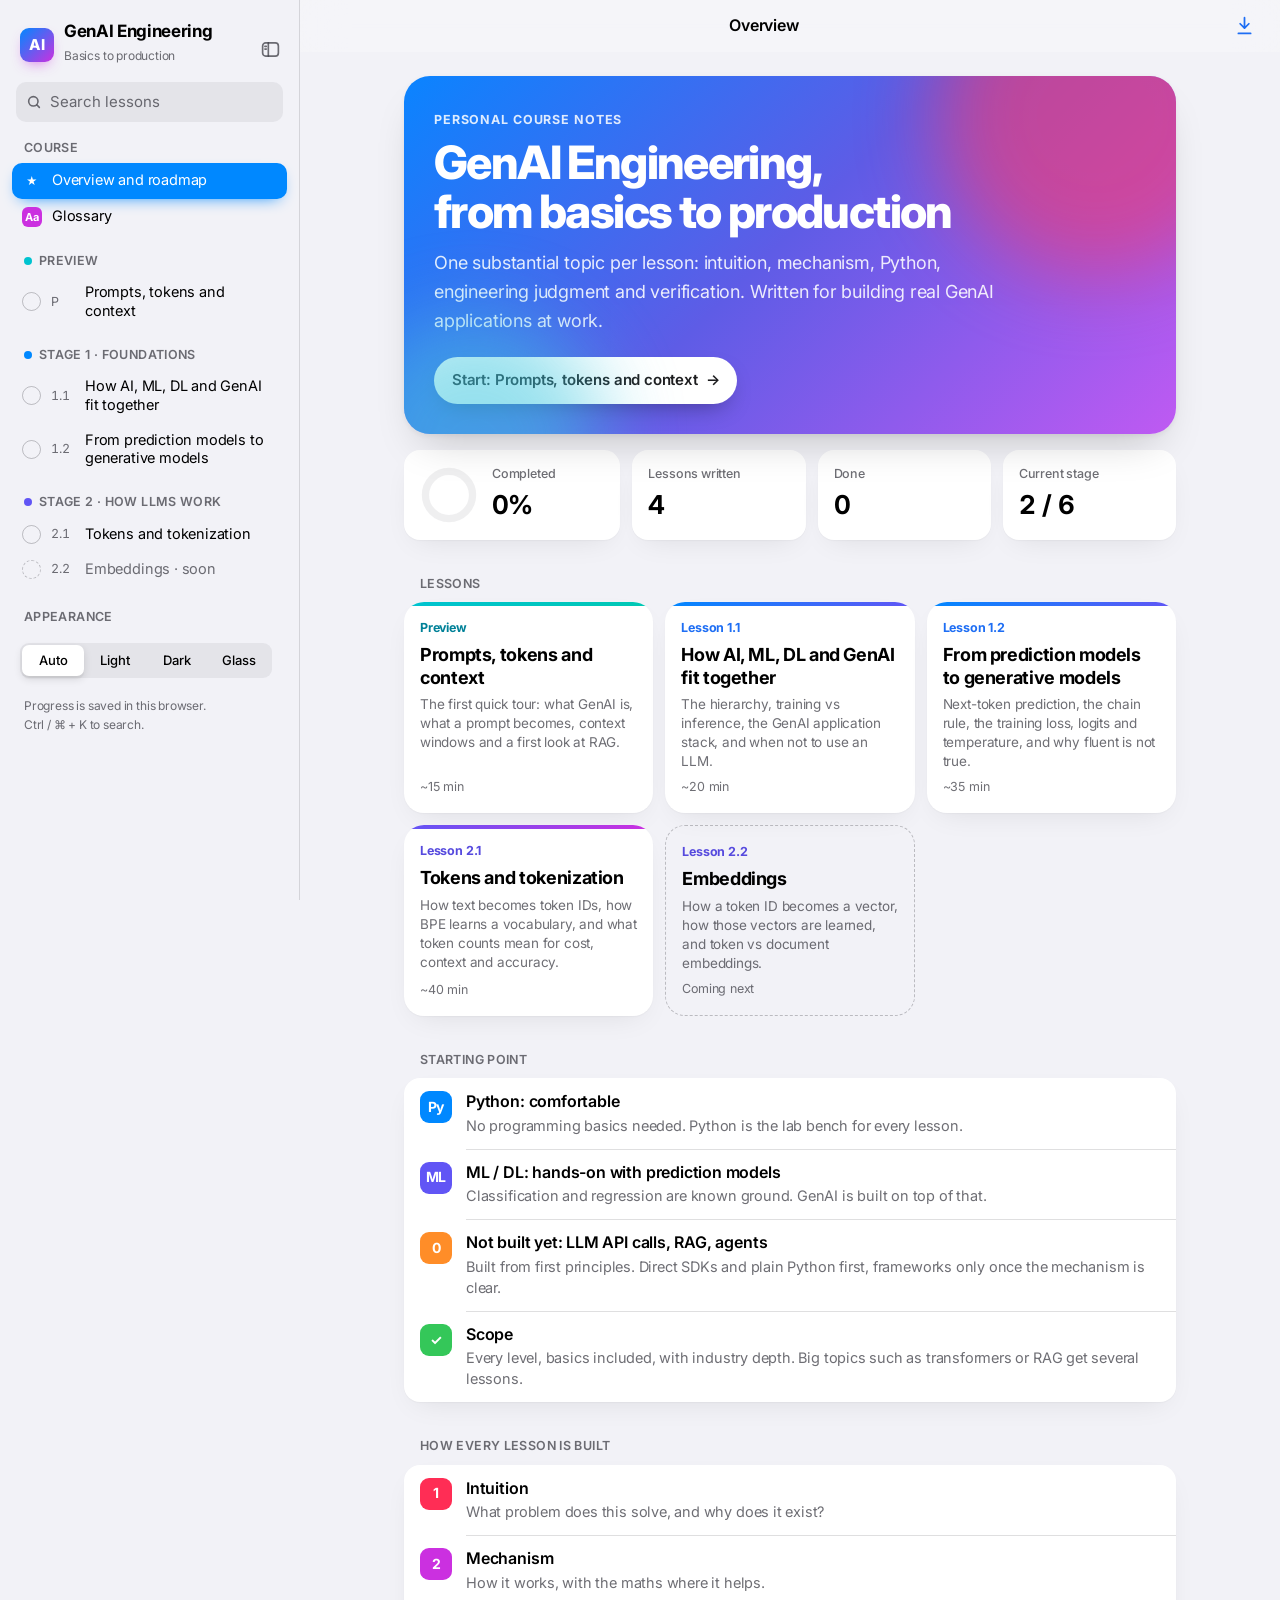
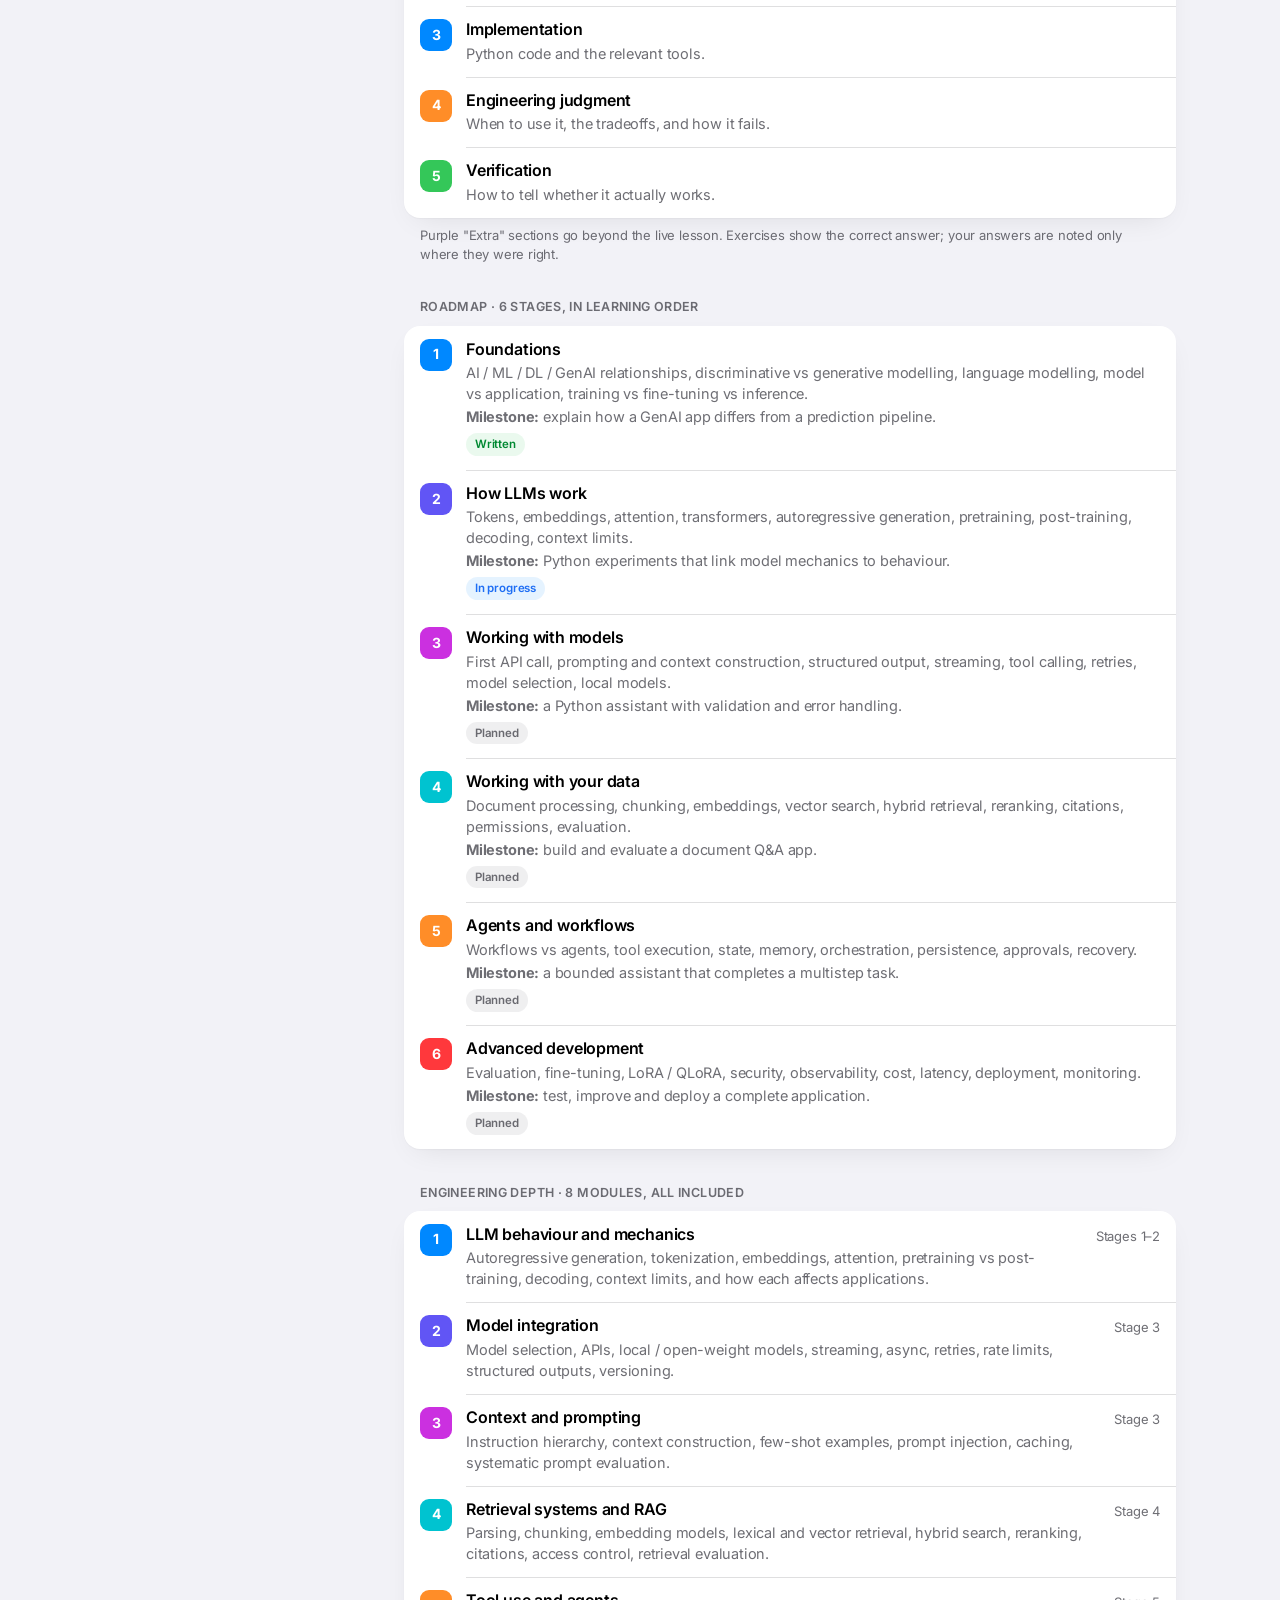
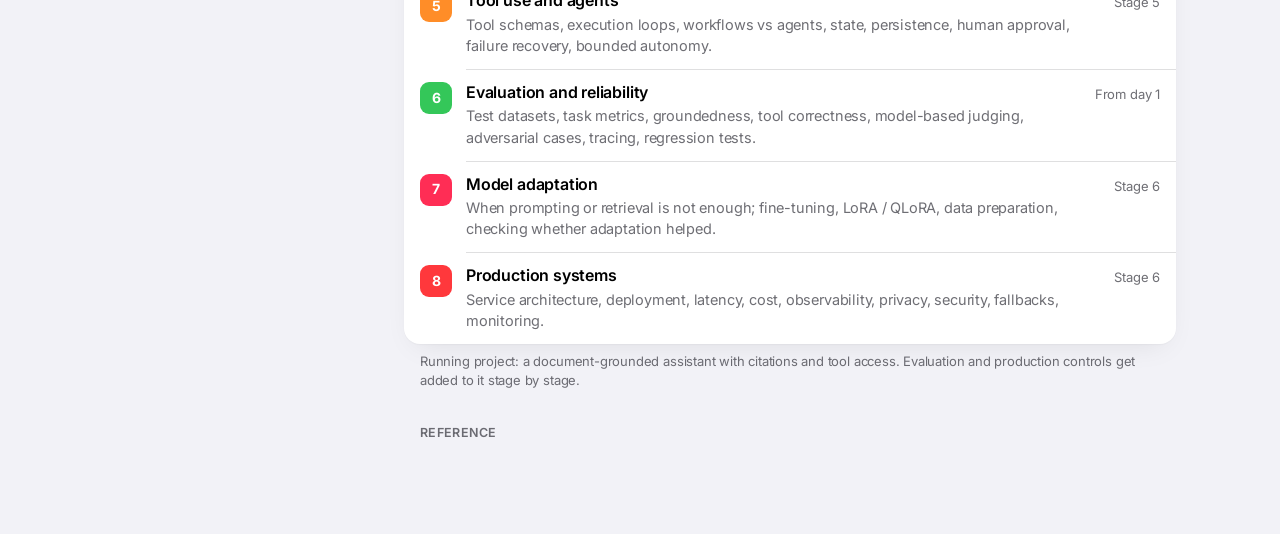
==== commit 61e7453e: "Apply Apple HIG checks: iOS 26 colours, readable coloured text, 44pt targets, text scaling, safe are" ====
--- a/index.html
+++ b/index.html
@@ -5,6 +5,8 @@
 <meta name="viewport" content="width=device-width, initial-scale=1, viewport-fit=cover">
 <title>GenAI Engineering · Course notes</title>
 <meta name="color-scheme" content="light dark">
+<meta name="theme-color" content="#F2F2F7" media="(prefers-color-scheme: light)">
+<meta name="theme-color" content="#000000" media="(prefers-color-scheme: dark)">
 <script src="assets/boot.js"></script>
 <link rel="stylesheet" href="https://fonts.googleapis.com/css2?family=Inter:wght@400;500;600;700;800&family=JetBrains+Mono:wght@400;500&display=swap">
 <link rel="stylesheet" href="assets/style.css">
--- a/assets/style.css
+++ b/assets/style.css
@@ -1,11 +1,14 @@
 /* GenAI Engineering Notes
-   Colours are the iOS system palette (light / dark values from Apple's HIG). */
+   Colours are the iOS 26 system palette from Apple's HIG (default and
+   increased-contrast values). The -ink colours are for coloured text. */
 :root{
-  --blue:#007AFF; --green:#34C759; --orange:#FF9500; --red:#FF3B30; --indigo:#5856D6;
-  --purple:#AF52DE; --teal:#30B0C7; --pink:#FF2D55; --yellow:#FFCC00; --mint:#00C7BE; --gray:#8E8E93;
+  --blue:#0088FF; --green:#34C759; --orange:#FF8D28; --red:#FF383C; --indigo:#6155F5;
+  --purple:#CB30E0; --teal:#00C3D0; --pink:#FF2D55; --yellow:#FFCC00; --mint:#00C8B3; --gray:#8E8E93;
+  --blue-ink:#1E6EF4; --green-ink:#008932; --orange-ink:#C55300; --red-ink:#E9152D; --indigo-ink:#564ADE;
+  --purple-ink:#B02FC2; --teal-ink:#008198; --pink-ink:#E7124D; --mint-ink:#008575; --ink:var(--blue-ink);
   --bg:#F2F2F7; --card:#FFFFFF; --card2:#FBFBFD;
   --fill:rgba(120,120,128,.12); --fill2:rgba(120,120,128,.07);
-  --label:#000; --label2:rgba(60,60,67,.62); --label3:rgba(60,60,67,.30);
+  --label:#000; --label2:rgba(60,60,67,.74); --label3:rgba(60,60,67,.30);
   --sep:rgba(60,60,67,.16); --bar:rgba(246,246,248,.72);
   --code-bg:#F7F7FA; --code-ink:#1D1D1F;
   --shadow:0 1px 2px rgba(0,0,0,.04),0 10px 30px -12px rgba(0,0,0,.10);
@@ -20,8 +23,10 @@
   --serif:"Cambria Math","STIX Two Math","Latin Modern Math",Cambria,"Times New Roman",serif;
 }
 :root[data-theme="dark"]{
-  --blue:#0A84FF; --green:#30D158; --orange:#FF9F0A; --red:#FF453A; --indigo:#5E5CE6;
-  --purple:#BF5AF2; --teal:#40C8E0; --pink:#FF375F; --yellow:#FFD60A; --mint:#63E6E2;
+  --blue:#0091FF; --green:#30D158; --orange:#FF9230; --red:#FF4245; --indigo:#6D7CFF;
+  --purple:#DB34F2; --teal:#00D2E0; --pink:#FF375F; --yellow:#FFD600; --mint:#00DAC3;
+  --blue-ink:#5CB8FF; --green-ink:#4AD968; --orange-ink:#FFA056; --red-ink:#FF6165; --indigo-ink:#A7AAFF;
+  --purple-ink:#EA8DFF; --teal-ink:#3BDDEC; --pink-ink:#FF8AC4; --mint-ink:#54DFCB;
   --bg:#000; --card:#1C1C1E; --card2:#232325;
   --fill:rgba(118,118,128,.24); --fill2:rgba(118,118,128,.14);
   --label:#fff; --label2:rgba(235,235,245,.62); --label3:rgba(235,235,245,.30);
@@ -30,19 +35,19 @@
   --shadow:0 0 0 .5px rgba(255,255,255,.04); --shadow-hi:0 0 0 .5px rgba(255,255,255,.08),0 20px 40px -20px rgba(0,0,0,.8);
 }
 /* stage accents */
-[data-stage="0"]{--accent:var(--teal);--accent2:var(--mint)}
-[data-stage="1"]{--accent:var(--blue);--accent2:var(--indigo)}
-[data-stage="2"]{--accent:var(--indigo);--accent2:var(--purple)}
-[data-stage="3"]{--accent:var(--purple);--accent2:var(--pink)}
-[data-stage="4"]{--accent:var(--teal);--accent2:var(--blue)}
-[data-stage="5"]{--accent:var(--orange);--accent2:var(--red)}
-[data-stage="6"]{--accent:var(--red);--accent2:var(--pink)}
+[data-stage="0"]{--accent:var(--teal);--accent2:var(--mint);--ink:var(--teal-ink)}
+[data-stage="1"]{--accent:var(--blue);--accent2:var(--indigo);--ink:var(--blue-ink)}
+[data-stage="2"]{--accent:var(--indigo);--accent2:var(--purple);--ink:var(--indigo-ink)}
+[data-stage="3"]{--accent:var(--purple);--accent2:var(--pink);--ink:var(--purple-ink)}
+[data-stage="4"]{--accent:var(--teal);--accent2:var(--blue);--ink:var(--teal-ink)}
+[data-stage="5"]{--accent:var(--orange);--accent2:var(--red);--ink:var(--orange-ink)}
+[data-stage="6"]{--accent:var(--red);--accent2:var(--pink);--ink:var(--red-ink)}
 
 *{box-sizing:border-box}
 html{scroll-behavior:smooth;scroll-padding-top:72px;-webkit-text-size-adjust:100%}
-body{margin:0;background:var(--bg);color:var(--label);font-family:var(--font);font-size:17px;line-height:1.62;
+body{margin:0;background:var(--bg);color:var(--label);font-family:var(--font);font-size:1.062rem;line-height:1.62;
   letter-spacing:-.011em;-webkit-font-smoothing:antialiased;transition:background-color .35s var(--ease),color .35s var(--ease)}
-a{color:var(--accent);text-decoration:none}
+a{color:var(--ink);text-decoration:none}
 ::selection{background:color-mix(in srgb,var(--accent) 26%,transparent)}
 strong{font-weight:600}
 code{font-family:var(--mono);font-size:.86em;background:var(--fill2);padding:.12em .42em;border-radius:6px}
@@ -96,12 +101,12 @@
   background:var(--bar);backdrop-filter:saturate(180%) blur(22px);-webkit-backdrop-filter:saturate(180%) blur(22px);
   border-bottom:.5px solid transparent;transition:border-color .25s var(--ease),background-color .35s var(--ease)}
 .navbar.scrolled{border-bottom-color:var(--sep)}
-.small-title{flex:1;text-align:center;font-weight:600;font-size:16px;opacity:0;transform:translateY(6px);
+.small-title{flex:1;text-align:center;font-weight:600;font-size:1rem;opacity:0;transform:translateY(6px);
   transition:opacity .25s var(--ease),transform .3s var(--ease);white-space:nowrap;overflow:hidden;text-overflow:ellipsis}
 .navbar.scrolled .small-title{opacity:1;transform:none}
-.nav-btn{border:0;background:none;color:var(--accent);font:inherit;font-size:16px;cursor:pointer;display:flex;align-items:center;
-  gap:4px;padding:7px 8px;border-radius:10px;transition:background .2s,opacity .15s,transform .15s var(--ease)}
-.nav-btn:hover{background:var(--fill2)}
+.nav-btn{border:0;background:none;color:var(--ink);font:inherit;font-size:1rem;cursor:pointer;display:flex;align-items:center;
+  gap:4px;padding:7px 8px;min-width:44px;min-height:44px;justify-content:center;border-radius:12px;transition:background .2s,opacity .15s,transform .15s var(--ease)}
+@media (hover:hover){.nav-btn:hover{background:var(--fill2)}}
 .nav-btn:active{opacity:.5;transform:scale(.94)}
 .nav-btn svg{width:21px;height:21px}
 .menu-btn{display:none}
@@ -112,46 +117,46 @@
 .sidebar{position:sticky;top:0;height:100vh;overflow-y:auto;padding:16px 12px 40px;border-right:.5px solid var(--sep);
   background:var(--bg);scrollbar-width:thin;overscroll-behavior:contain;transition:background-color .35s var(--ease)}
 .brand{display:flex;align-items:center;gap:10px;padding:6px 8px 14px;color:var(--label)}
-.brand .logo{width:34px;height:34px;border-radius:9px;display:grid;place-items:center;color:#fff;font-weight:800;font-size:15px;
+.brand .logo{width:34px;height:34px;border-radius:9px;display:grid;place-items:center;color:#fff;font-weight:800;font-size:0.9375rem;
   background:linear-gradient(135deg,var(--blue),var(--purple));box-shadow:0 6px 14px -6px color-mix(in srgb,var(--purple) 70%,transparent)}
-.brand b{font-family:var(--display);font-size:17px;letter-spacing:-.02em;display:block;line-height:1.1}
-.brand small{color:var(--label2);font-size:12px}
+.brand b{font-family:var(--display);font-size:1.062rem;letter-spacing:-.02em;display:block;line-height:1.1}
+.brand small{color:var(--label2);font-size:0.75rem}
 .search{display:flex;align-items:center;gap:6px;background:var(--fill);border-radius:10px;padding:7px 10px;margin:0 4px 16px;
   transition:box-shadow .2s}
 .search:focus-within{box-shadow:0 0 0 3px color-mix(in srgb,var(--blue) 35%,transparent)}
 .search svg{width:16px;height:16px;color:var(--label2);flex:none}
-.search input{border:0;background:none;outline:0;font:inherit;font-size:15px;color:var(--label);width:100%}
+.search input{border:0;background:none;outline:0;font:inherit;font-size:0.9375rem;color:var(--label);width:100%}
 .search input::placeholder{color:var(--label2)}
 .side-group{margin-bottom:16px}
-.side-group h4{margin:0 12px 4px;font-size:12.5px;font-weight:600;text-transform:uppercase;letter-spacing:.03em;color:var(--label2);
+.side-group h4{margin:0 12px 4px;font-size:0.7812rem;font-weight:600;text-transform:uppercase;letter-spacing:.03em;color:var(--label2);
   display:flex;align-items:center;gap:7px}
 .side-group h4 i{width:8px;height:8px;border-radius:50%;background:var(--accent)}
 .side-list{list-style:none;margin:0;padding:0}
-.side-list a{display:flex;align-items:center;gap:10px;padding:8px 10px;border-radius:10px;color:var(--label);font-size:14.5px;line-height:1.3;
+.side-list a{display:flex;align-items:center;gap:10px;padding:8px 10px;border-radius:10px;color:var(--label);font-size:0.9062rem;line-height:1.3;
   transition:background .2s var(--ease),color .2s,transform .2s var(--ease)}
-.side-list a:hover{background:var(--fill2)}
+@media (hover:hover){.side-list a:hover{background:var(--fill2)}}
 .side-list a:active{transform:scale(.98)}
 .side-list a.active{background:var(--accent);color:#fff;box-shadow:0 6px 16px -8px var(--accent)}
 .side-list a.active .num{color:rgba(255,255,255,.85)}
 .side-list a.active .dot{border-color:rgba(255,255,255,.9)}
-.side-list a.active .dot.done{background:#fff;color:var(--accent)}
+.side-list a.active .dot.done{background:#fff;color:var(--ink)}
 .side-list a.soon{color:var(--label2);pointer-events:none}
-.side-list .ico{width:20px;height:20px;border-radius:6px;display:grid;place-items:center;flex:none;color:#fff;font-size:11px;font-weight:700}
-.dot{flex:none;width:19px;height:19px;border-radius:50%;border:1.5px solid var(--label3);display:grid;place-items:center;font-size:11px;
+.side-list .ico{width:20px;height:20px;border-radius:6px;display:grid;place-items:center;flex:none;color:#fff;font-size:0.6875rem;font-weight:700}
+.dot{flex:none;width:19px;height:19px;border-radius:50%;border:1.5px solid var(--label3);display:grid;place-items:center;font-size:0.6875rem;
   transition:background .3s var(--ease),border-color .3s}
 .dot.done{background:var(--green);border-color:var(--green);color:#fff}
 .dot.done::after{content:"✓";font-weight:800}
 .dot.soon{border-style:dashed}
-.num{color:var(--label2);font-variant-numeric:tabular-nums;font-size:12.5px;min-width:24px}
-.side-foot{margin:18px 12px 0;font-size:12px;color:var(--label2)}
-.side-empty{display:none;margin:0 12px;font-size:13px;color:var(--label2)}
+.num{color:var(--label2);font-variant-numeric:tabular-nums;font-size:0.7812rem;min-width:24px}
+.side-foot{margin:18px 12px 0;font-size:0.75rem;color:var(--label2)}
+.side-empty{display:none;margin:0 12px;font-size:0.8125rem;color:var(--label2)}
 
 /* segmented control with sliding thumb */
 .seg{display:inline-grid;grid-auto-flow:column;grid-auto-columns:1fr;background:var(--fill);border-radius:9px;padding:2px;position:relative;margin:0 8px}
 .seg .thumb{position:absolute;top:2px;bottom:2px;left:2px;border-radius:7px;background:var(--card);
   box-shadow:0 3px 8px rgba(0,0,0,.12),0 3px 1px rgba(0,0,0,.04);transition:transform .35s var(--spring)}
 :root[data-theme="dark"] .seg .thumb{background:#636366}
-.seg button{border:0;background:none;font:inherit;font-size:13px;font-weight:500;color:var(--label);padding:5px 14px;cursor:pointer;position:relative;z-index:1}
+.seg button{border:0;background:none;font:inherit;font-size:0.8125rem;font-weight:500;color:var(--label);padding:5px 14px;cursor:pointer;position:relative;z-index:1}
 
 /* ---------- hero (home) ---------- */
 .hero{position:relative;margin:14px 0 8px;padding:34px 30px 30px;border-radius:26px;overflow:hidden;color:#fff;
@@ -162,18 +167,18 @@
 @keyframes float{to{transform:translate(-40px,30px) scale(1.12)}}
 .hero>*{position:relative}
 .hero .eyebrow{color:rgba(255,255,255,.85)}
-.hero h1{font-family:var(--display);font-size:clamp(32px,5vw,46px);font-weight:800;letter-spacing:-.035em;line-height:1.06;margin:8px 0 12px}
-.hero p{margin:0;max-width:600px;font-size:18px;color:rgba(255,255,255,.88)}
-.hero .cta{display:inline-flex;align-items:center;gap:8px;margin-top:22px;background:#fff;color:#1D1D1F;font-weight:600;font-size:15px;
+.hero h1{font-family:var(--display);font-size:clamp(2rem,5vw,2.875rem);font-weight:800;letter-spacing:-.035em;line-height:1.06;margin:8px 0 12px}
+.hero p{margin:0;max-width:600px;font-size:1.125rem;color:rgba(255,255,255,.88)}
+.hero .cta{display:inline-flex;align-items:center;gap:8px;margin-top:22px;background:#fff;color:#1D1D1F;font-weight:600;font-size:0.9375rem;
   padding:11px 18px;border-radius:99px;box-shadow:0 10px 24px -10px rgba(0,0,0,.4);transition:transform .25s var(--spring)}
-.hero .cta:hover{transform:translateY(-2px) scale(1.02)}
+@media (hover:hover){.hero .cta:hover{transform:translateY(-2px) scale(1.02)}}
 .hero .cta:active{transform:scale(.97)}
-.eyebrow{font-size:12.5px;font-weight:700;text-transform:uppercase;letter-spacing:.07em;color:var(--accent)}
+.eyebrow{font-size:0.7812rem;font-weight:700;text-transform:uppercase;letter-spacing:.07em;color:var(--ink)}
 
 .stats{display:grid;grid-template-columns:1.25fr 1fr 1fr 1fr;gap:12px;margin:16px 0 4px}
 .tile{background:var(--card);border-radius:var(--r);padding:14px 16px;box-shadow:var(--shadow)}
-.tile .k{font-size:12.5px;color:var(--label2);font-weight:500}
-.tile .v{font-family:var(--display);font-size:26px;font-weight:700;letter-spacing:-.02em;font-variant-numeric:tabular-nums}
+.tile .k{font-size:0.7812rem;color:var(--label2);font-weight:500}
+.tile .v{font-family:var(--display);font-size:1.625rem;font-weight:700;letter-spacing:-.02em;font-variant-numeric:tabular-nums}
 .ring-tile{display:flex;align-items:center;gap:14px}
 .ring{width:58px;height:58px;transform:rotate(-90deg);flex:none}
 .ring circle{fill:none;stroke-width:8;stroke-linecap:round}
@@ -181,23 +186,23 @@
 .ring .prog{stroke:url(#rg);transition:stroke-dashoffset 1.1s var(--ease)}
 
 /* ---------- grouped lists ---------- */
-.group-label{font-size:12.5px;font-weight:600;text-transform:uppercase;letter-spacing:.03em;color:var(--label2);margin:34px 16px 8px}
-.group-foot{font-size:13px;color:var(--label2);margin:8px 16px 0;line-height:1.45}
+.group-label{font-size:0.7812rem;font-weight:600;text-transform:uppercase;letter-spacing:.03em;color:var(--label2);margin:34px 16px 8px}
+.group-foot{font-size:0.8125rem;color:var(--label2);margin:8px 16px 0;line-height:1.45}
 .list{background:var(--card);border-radius:var(--r);overflow:hidden;box-shadow:var(--shadow)}
 .row{display:flex;gap:14px;align-items:flex-start;padding:13px 16px;position:relative;color:var(--label)}
 .row+.row::before{content:"";position:absolute;top:0;right:0;left:62px;border-top:.5px solid var(--sep)}
 .list.plain .row+.row::before{left:16px}
 a.row{transition:background .2s var(--ease)}
-a.row:hover{background:var(--fill2)}
+@media (hover:hover){a.row:hover{background:var(--fill2)}}
 a.row:active{background:var(--fill)}
-.icon{flex:none;width:32px;height:32px;border-radius:9px;display:grid;place-items:center;color:#fff;font-weight:700;font-size:14px;font-family:var(--display)}
-.row .t{font-weight:600;font-size:16px;line-height:1.35}
-.row .d{color:var(--label2);font-size:14.5px;line-height:1.45;margin-top:2px}
-.row .m{margin-left:auto;font-size:13px;color:var(--label2);white-space:nowrap;padding-top:2px;display:flex;align-items:center;gap:6px}
+.icon{flex:none;width:32px;height:32px;border-radius:9px;display:grid;place-items:center;color:#fff;font-weight:700;font-size:0.875rem;font-family:var(--display)}
+.row .t{font-weight:600;font-size:1rem;line-height:1.35}
+.row .d{color:var(--label2);font-size:0.9062rem;line-height:1.45;margin-top:2px}
+.row .m{margin-left:auto;font-size:0.8125rem;color:var(--label2);white-space:nowrap;padding-top:2px;display:flex;align-items:center;gap:6px}
 .chev-r{width:8px;height:8px;border-right:2px solid var(--label3);border-top:2px solid var(--label3);transform:rotate(45deg);flex:none;margin-top:8px}
-.pill{display:inline-block;font-size:11.5px;font-weight:600;padding:2px 9px;border-radius:99px;background:var(--fill);color:var(--label2);margin-top:6px}
-.pill.now{background:color-mix(in srgb,var(--blue) 15%,transparent);color:var(--blue)}
-.pill.done{background:color-mix(in srgb,var(--green) 16%,transparent);color:var(--green)}
+.pill{display:inline-block;font-size:0.7188rem;font-weight:600;padding:2px 9px;border-radius:99px;background:var(--fill);color:var(--label2);margin-top:6px}
+.pill.now{background:color-mix(in srgb,var(--blue) 10%,transparent);color:var(--blue-ink)}
+.pill.done{background:color-mix(in srgb,var(--green) 10%,transparent);color:var(--green-ink)}
 .bg-blue{background:var(--blue)}.bg-green{background:var(--green)}.bg-orange{background:var(--orange)}.bg-red{background:var(--red)}
 .bg-indigo{background:var(--indigo)}.bg-purple{background:var(--purple)}.bg-teal{background:var(--teal)}.bg-pink{background:var(--pink)}
 .bg-gray{background:var(--gray)}.bg-mint{background:var(--mint)}.bg-accent{background:linear-gradient(135deg,var(--accent),var(--accent2))}
@@ -207,148 +212,148 @@
 .lcard{position:relative;display:flex;flex-direction:column;gap:6px;min-height:150px;padding:16px;border-radius:20px;background:var(--card);
   color:var(--label);box-shadow:var(--shadow);overflow:hidden;transition:transform .35s var(--spring),box-shadow .35s var(--ease)}
 .lcard::before{content:"";position:absolute;inset:0 0 auto 0;height:4px;background:linear-gradient(90deg,var(--accent),var(--accent2))}
-.lcard:hover{transform:translateY(-3px);box-shadow:var(--shadow-hi)}
+@media (hover:hover){.lcard:hover{transform:translateY(-3px);box-shadow:var(--shadow-hi)}}
 .lcard:active{transform:scale(.98)}
-.lcard .n{font-size:12.5px;font-weight:700;color:var(--accent)}
-.lcard .t{font-family:var(--display);font-weight:700;font-size:18px;letter-spacing:-.02em;line-height:1.25}
-.lcard .d{font-size:13.5px;color:var(--label2);line-height:1.4}
-.lcard .f{margin-top:auto;display:flex;justify-content:space-between;align-items:center;font-size:12.5px;color:var(--label2)}
+.lcard .n{font-size:0.7812rem;font-weight:700;color:var(--ink)}
+.lcard .t{font-family:var(--display);font-weight:700;font-size:1.125rem;letter-spacing:-.02em;line-height:1.25}
+.lcard .d{font-size:0.8438rem;color:var(--label2);line-height:1.4}
+.lcard .f{margin-top:auto;display:flex;justify-content:space-between;align-items:center;font-size:0.7812rem;color:var(--label2)}
 .lcard.soon{background:transparent;border:1.5px dashed var(--label3);box-shadow:none;pointer-events:none}
 .lcard.soon::before{display:none}
-.lcard .ok{color:var(--green);font-weight:700}
+.lcard .ok{color:var(--green-ink);font-weight:700}
 
 /* ---------- lesson page ---------- */
 .l-hero{position:relative;margin:14px 0 6px;padding:30px 28px 26px;border-radius:26px;overflow:hidden;color:#fff;
   background:linear-gradient(135deg,var(--accent),var(--accent2));box-shadow:var(--shadow-hi)}
 .l-hero::after{content:"";position:absolute;width:300px;height:300px;right:-90px;top:-130px;border-radius:50%;background:rgba(255,255,255,.18);filter:blur(10px)}
 .l-hero>*{position:relative}
-.crumbs{font-size:13px;font-weight:600;color:rgba(255,255,255,.85);display:flex;gap:6px;align-items:center;flex-wrap:wrap}
+.crumbs{font-size:0.8125rem;font-weight:600;color:rgba(255,255,255,.85);display:flex;gap:6px;align-items:center;flex-wrap:wrap}
 .crumbs a{color:#fff}
-.l-hero h1{font-family:var(--display);font-size:clamp(28px,4.4vw,40px);font-weight:800;letter-spacing:-.03em;line-height:1.1;margin:10px 0 10px}
-.l-hero p{margin:0;max-width:640px;color:rgba(255,255,255,.9);font-size:17.5px}
+.l-hero h1{font-family:var(--display);font-size:clamp(1.75rem,4.4vw,2.5rem);font-weight:800;letter-spacing:-.03em;line-height:1.1;margin:10px 0 10px}
+.l-hero p{margin:0;max-width:640px;color:rgba(255,255,255,.9);font-size:1.094rem}
 .chips{display:flex;flex-wrap:wrap;gap:8px;margin-top:16px}
-.chip{font-size:12.5px;font-weight:600;padding:5px 11px;border-radius:99px;background:rgba(255,255,255,.2);color:#fff;backdrop-filter:blur(6px)}
+.chip{font-size:0.7812rem;font-weight:600;padding:5px 11px;border-radius:99px;background:rgba(255,255,255,.2);color:#fff;backdrop-filter:blur(6px)}
 
 .toc{margin:14px 0 0;background:var(--card);border-radius:var(--r);box-shadow:var(--shadow);padding:6px}
-.toc summary{list-style:none;cursor:pointer;padding:10px 12px;font-weight:600;font-size:15px;display:flex;align-items:center;gap:8px}
+.toc summary{list-style:none;cursor:pointer;padding:10px 12px;font-weight:600;font-size:0.9375rem;display:flex;align-items:center;gap:8px}
 .toc summary::-webkit-details-marker{display:none}
 .toc summary .c{margin-left:auto;width:8px;height:8px;border-right:2px solid var(--label3);border-bottom:2px solid var(--label3);transform:rotate(45deg);transition:transform .3s var(--ease)}
 .toc[open] summary .c{transform:rotate(225deg)}
 .toc ol{list-style:none;margin:0;padding:0 4px 6px;columns:2;column-gap:6px}
 .toc li{break-inside:avoid}
-.toc a{display:flex;gap:8px;padding:7px 10px;border-radius:9px;color:var(--label);font-size:14.5px;line-height:1.35;transition:background .2s}
-.toc a:hover{background:var(--fill2)}
-.toc a.on{color:var(--accent);background:color-mix(in srgb,var(--accent) 10%,transparent)}
-.toc a span{color:var(--accent);font-weight:700;font-size:12.5px;min-width:18px;padding-top:1px}
+.toc a{display:flex;gap:8px;padding:7px 10px;border-radius:9px;color:var(--label);font-size:0.9062rem;line-height:1.35;transition:background .2s}
+@media (hover:hover){.toc a:hover{background:var(--fill2)}}
+.toc a.on{color:var(--ink);background:color-mix(in srgb,var(--accent) 10%,transparent)}
+.toc a span{color:var(--ink);font-weight:700;font-size:0.7812rem;min-width:18px;padding-top:1px}
 
 .sec{background:var(--card);border-radius:22px;box-shadow:var(--shadow);padding:6px 28px 24px;margin-top:16px}
-.sec h2{font-family:var(--display);font-size:24px;font-weight:700;letter-spacing:-.022em;line-height:1.25;margin:22px 0 8px;display:flex;align-items:center;gap:12px}
-.sec h2 .n{flex:none;width:30px;height:30px;border-radius:9px;display:grid;place-items:center;font-size:14px;font-weight:800;color:#fff;font-family:var(--font);
+.sec h2{font-family:var(--display);font-size:1.5rem;font-weight:700;letter-spacing:-.022em;line-height:1.25;margin:22px 0 8px;display:flex;align-items:center;gap:12px}
+.sec h2 .n{flex:none;width:30px;height:30px;border-radius:9px;display:grid;place-items:center;font-size:0.875rem;font-weight:800;color:#fff;font-family:var(--font);
   background:linear-gradient(135deg,var(--accent),var(--accent2));letter-spacing:0}
 .sec.extra h2 .n{background:linear-gradient(135deg,var(--purple),var(--pink))}
-.sec .tag-extra{display:inline-block;font-size:11px;font-weight:700;letter-spacing:.04em;text-transform:uppercase;color:var(--purple);
+.sec .tag-extra{display:inline-block;font-size:0.6875rem;font-weight:700;letter-spacing:.04em;text-transform:uppercase;color:var(--purple-ink);
   background:color-mix(in srgb,var(--purple) 12%,transparent);padding:2px 8px;border-radius:6px;margin-left:2px}
-.sec h3{font-size:17.5px;font-weight:650;margin:22px 0 6px}
+.sec h3{font-size:1.094rem;font-weight:650;margin:22px 0 6px}
 .sec p{margin:10px 0}
 .sec ul,.sec ol{padding-left:22px;margin:10px 0}
 .sec li{margin:5px 0}
-.sec li::marker{color:var(--accent)}
-.muted{color:var(--label2);font-size:14.5px}
+.sec li::marker{color:var(--ink)}
+.muted{color:var(--label2);font-size:0.9062rem}
 
 /* code */
 .code{margin:16px 0;border-radius:14px;background:var(--code-bg);border:.5px solid var(--sep);overflow:hidden}
-.code-bar{display:flex;align-items:center;gap:10px;padding:8px 10px 8px 14px;border-bottom:.5px solid var(--sep);font-size:12.5px;color:var(--label2);font-weight:500}
+.code-bar{display:flex;align-items:center;gap:10px;padding:8px 10px 8px 14px;border-bottom:.5px solid var(--sep);font-size:0.7812rem;color:var(--label2);font-weight:500}
 .lights{display:flex;gap:6px}.lights i{width:10px;height:10px;border-radius:50%;display:block}
 .lights i:nth-child(1){background:#FF5F57}.lights i:nth-child(2){background:#FEBC2E}.lights i:nth-child(3){background:#28C840}
 .code-bar .lbl{flex:1}
-.copy{border:0;background:var(--fill);color:var(--label);font:inherit;font-size:12px;font-weight:600;padding:4px 11px;border-radius:99px;cursor:pointer;
+.copy{border:0;background:var(--fill);color:var(--label);font:inherit;font-size:0.75rem;font-weight:600;padding:4px 12px;min-height:32px;border-radius:99px;cursor:pointer;
   transition:background .25s,color .25s,transform .2s var(--spring)}
 .copy:active{transform:scale(.92)}
 .copy.ok{background:var(--green);color:#fff}
-pre{margin:0;padding:14px 16px;overflow-x:auto;font-family:var(--mono);font-size:13.5px;line-height:1.62;color:var(--code-ink);tab-size:4}
+pre{margin:0;padding:14px 16px;overflow-x:auto;font-family:var(--mono);font-size:0.8438rem;line-height:1.62;color:var(--code-ink);tab-size:4}
 pre code{background:none;padding:0;font-size:inherit}
 .tk-k{color:#AD3DA4}.tk-s{color:#C41A16}.tk-c{color:#5D6C79;font-style:italic}.tk-n{color:#1C00CF}.tk-f{color:#326D74}
 :root[data-theme="dark"] .tk-k{color:#FF7AB2}:root[data-theme="dark"] .tk-s{color:#FF8170}:root[data-theme="dark"] .tk-c{color:#7F8C98}
 :root[data-theme="dark"] .tk-n{color:#D9C97C}:root[data-theme="dark"] .tk-f{color:#67B7A4}
 .out{border-top:.5px dashed var(--sep);background:var(--fill2)}
-.out pre{color:var(--label2);font-size:12.5px}
-.out .ol{display:block;padding:8px 16px 0;font-size:11px;font-weight:700;letter-spacing:.05em;text-transform:uppercase;color:var(--green)}
+.out pre{color:var(--label2);font-size:0.7812rem}
+.out .ol{display:block;padding:8px 16px 0;font-size:0.6875rem;font-weight:700;letter-spacing:.05em;text-transform:uppercase;color:var(--green-ink)}
 
 /* math */
 .math{margin:16px 0;padding:18px 16px;border-radius:14px;background:color-mix(in srgb,var(--accent) 6%,var(--fill2));text-align:center;
-  font-family:var(--serif);font-size:21px;line-height:1.5;overflow-x:auto}
+  font-family:var(--serif);font-size:1.312rem;line-height:1.5;overflow-x:auto}
 .math .big{font-size:1.5em;vertical-align:-.15em;margin:0 .1em}
-.math .cap{display:block;font-family:var(--font);font-size:12.5px;color:var(--label2);margin-top:8px}
+.math .cap{display:block;font-family:var(--font);font-size:0.7812rem;color:var(--label2);margin-top:8px}
 .im{font-family:var(--serif);font-style:italic;font-size:1.06em;white-space:nowrap}
 
 /* callouts */
 .callout{display:flex;gap:12px;margin:18px 0;padding:14px 16px;border-radius:14px;
   background:color-mix(in srgb,var(--c) 9%,transparent);border:.5px solid color-mix(in srgb,var(--c) 30%,transparent)}
-.callout .ci{flex:none;width:26px;height:26px;border-radius:50%;background:var(--c);color:#fff;display:grid;place-items:center;font-size:13.5px;font-weight:800;margin-top:1px}
+.callout .ci{flex:none;width:26px;height:26px;border-radius:50%;background:var(--c);color:#fff;display:grid;place-items:center;font-size:0.8438rem;font-weight:800;margin-top:1px}
 .callout p{margin:0}.callout p+p{margin-top:7px}
-.callout .ct{font-weight:700;color:var(--c);font-size:12.5px;text-transform:uppercase;letter-spacing:.05em;margin-bottom:3px}
-.c-key{--c:var(--blue)}.c-warn{--c:var(--orange)}.c-note{--c:var(--indigo)}.c-ok{--c:var(--green)}.c-extra{--c:var(--purple)}
-.c-sql{--c:var(--teal)}.c-ind{--c:var(--pink)}.c-bad{--c:var(--red)}
+.callout .ct{font-weight:700;color:var(--c-ink);font-size:0.7812rem;text-transform:uppercase;letter-spacing:.05em;margin-bottom:3px}
+.c-key{--c:var(--blue);--c-ink:var(--blue-ink)}.c-warn{--c:var(--orange);--c-ink:var(--orange-ink)}.c-note{--c:var(--indigo);--c-ink:var(--indigo-ink)}.c-ok{--c:var(--green);--c-ink:var(--green-ink)}.c-extra{--c:var(--purple);--c-ink:var(--purple-ink)}
+.c-sql{--c:var(--teal);--c-ink:var(--teal-ink)}.c-ind{--c:var(--pink);--c-ink:var(--pink-ink)}.c-bad{--c:var(--red);--c-ink:var(--red-ink)}
 
 /* tables */
 .tbl{margin:16px 0;border-radius:14px;border:.5px solid var(--sep);overflow:hidden;overflow-x:auto}
-table{border-collapse:collapse;width:100%;font-size:14.5px;line-height:1.45}
-th{text-align:left;font-size:12px;text-transform:uppercase;letter-spacing:.04em;color:var(--label2);font-weight:650;background:var(--fill2);padding:10px 14px}
+table{border-collapse:collapse;width:100%;font-size:0.9062rem;line-height:1.45}
+th{text-align:left;font-size:0.75rem;text-transform:uppercase;letter-spacing:.04em;color:var(--label2);font-weight:650;background:var(--fill2);padding:10px 14px}
 td{padding:11px 14px;border-top:.5px solid var(--sep);vertical-align:top}
 td:first-child{font-weight:600}
 tr{transition:background .2s}
-tbody tr:hover{background:var(--fill2)}
+@media (hover:hover){tbody tr:hover{background:var(--fill2)}}
 
 /* diagrams */
 .flow{display:flex;flex-wrap:wrap;align-items:center;gap:8px;margin:18px 0;justify-content:center}
-.flow span{background:var(--fill2);border-radius:10px;padding:8px 12px;font-size:14px;font-weight:500}
+.flow span{background:var(--fill2);border-radius:10px;padding:8px 12px;font-size:0.875rem;font-weight:500}
 .flow span.hl{background:linear-gradient(135deg,var(--accent),var(--accent2));color:#fff}
 .flow b{color:var(--label3);font-weight:400}
 .nest{margin:16px 0;border-radius:18px;padding:14px;background:color-mix(in srgb,var(--blue) 8%,transparent);border:.5px solid color-mix(in srgb,var(--blue) 26%,transparent)}
 .nest .nest{margin:10px 0 0;background:color-mix(in srgb,var(--indigo) 9%,transparent);border-color:color-mix(in srgb,var(--indigo) 26%,transparent)}
 .nest .nest .nest{background:color-mix(in srgb,var(--purple) 9%,transparent);border-color:color-mix(in srgb,var(--purple) 26%,transparent)}
 .nest .nest .nest .nest{background:color-mix(in srgb,var(--pink) 9%,transparent);border-color:color-mix(in srgb,var(--pink) 26%,transparent)}
-.nest .nl{font-weight:650;font-size:15px}.nest .nd{font-size:13.5px;color:var(--label2)}
+.nest .nl{font-weight:650;font-size:0.9375rem}.nest .nd{font-size:0.8438rem;color:var(--label2)}
 .stack{margin:18px 0;display:grid;gap:6px}
-.stack div{display:flex;align-items:center;gap:12px;padding:11px 14px;border-radius:12px;font-size:14.5px;
+.stack div{display:flex;align-items:center;gap:12px;padding:11px 14px;border-radius:12px;font-size:0.9062rem;
   background:color-mix(in srgb,var(--c) 10%,transparent);border:.5px solid color-mix(in srgb,var(--c) 28%,transparent)}
-.stack b{color:var(--c);min-width:150px;font-weight:700}
+.stack b{color:var(--c-ink);min-width:150px;font-weight:700}
 .stack div.model{background:linear-gradient(135deg,var(--accent),var(--accent2));color:#fff;border:0}
 .stack div.model b{color:#fff}
 .steps{margin:16px 0;border-radius:14px;overflow:hidden;border:.5px solid var(--sep)}
-.step{display:grid;grid-template-columns:minmax(0,1fr) auto;gap:12px;padding:10px 14px;font-family:var(--mono);font-size:13.5px;align-items:center}
+.step{display:grid;grid-template-columns:minmax(0,1fr) auto;gap:12px;padding:10px 14px;font-family:var(--mono);font-size:0.8438rem;align-items:center}
 .step+.step{border-top:.5px solid var(--sep)}
 .step .ctx{color:var(--label2);overflow:hidden;text-overflow:ellipsis;white-space:nowrap}
 .step .ctx b{color:var(--label);font-weight:500}
 .step .nx{background:var(--accent);color:#fff;border-radius:7px;padding:2px 9px}
 .bars{margin:16px 0;padding:14px 16px;border-radius:14px;background:var(--fill2)}
-.bars .bh{font-family:var(--mono);font-size:13px;color:var(--label2);margin-bottom:6px}
-.bar{display:grid;grid-template-columns:96px 1fr 50px;align-items:center;gap:10px;font-size:14px;margin:7px 0}
-.bar .lbl{font-family:var(--mono);font-size:13px}
+.bars .bh{font-family:var(--mono);font-size:0.8125rem;color:var(--label2);margin-bottom:6px}
+.bar{display:grid;grid-template-columns:96px 1fr 50px;align-items:center;gap:10px;font-size:0.875rem;margin:7px 0}
+.bar .lbl{font-family:var(--mono);font-size:0.8125rem}
 .bar .tr{height:10px;border-radius:99px;background:var(--fill);overflow:hidden}
 .bar .fl{display:block;height:100%;border-radius:99px;background:var(--c,var(--accent));width:0;transition:width 1.1s var(--ease)}
 .bar .pc{text-align:right;color:var(--label2);font-variant-numeric:tabular-nums}
-.bars .bf{font-size:12.5px;color:var(--label2);margin-top:6px}
+.bars .bf{font-size:0.7812rem;color:var(--label2);margin-top:6px}
 
 /* tabs (temperature demo) */
 .tabs{display:inline-flex;background:var(--fill);border-radius:9px;padding:2px;position:relative;margin-bottom:4px}
-.tabs button{border:0;background:none;font:inherit;font-size:13px;font-weight:600;color:var(--label);padding:5px 14px;border-radius:7px;cursor:pointer;transition:background .25s,box-shadow .25s}
+.tabs button{border:0;background:none;font:inherit;font-size:0.8125rem;font-weight:600;color:var(--label);padding:5px 14px;border-radius:7px;cursor:pointer;transition:background .25s,box-shadow .25s}
 .tabs button.on{background:var(--card);box-shadow:0 3px 8px rgba(0,0,0,.12)}
 :root[data-theme="dark"] .tabs button.on{background:#636366}
 
 /* disclosure */
 details.disc{margin:12px 0;border-radius:14px;background:var(--fill2);overflow:hidden;transition:background .25s}
 details.disc[open]{background:color-mix(in srgb,var(--accent) 6%,var(--fill2))}
-details.disc summary{list-style:none;cursor:pointer;padding:13px 16px;display:flex;align-items:center;gap:10px;font-weight:600;font-size:15.5px;line-height:1.4}
+details.disc summary{list-style:none;cursor:pointer;padding:13px 16px;display:flex;align-items:center;gap:10px;font-weight:600;font-size:0.9688rem;line-height:1.4}
 details.disc summary::-webkit-details-marker{display:none}
 details.disc summary .q{flex:1}
 details.disc summary .chev{width:9px;height:9px;border-right:2px solid var(--label3);border-bottom:2px solid var(--label3);transform:rotate(-45deg);transition:transform .3s var(--ease);margin-right:4px;flex:none}
 details.disc[open] summary .chev{transform:rotate(45deg)}
-details.disc .ans{padding:0 16px 14px;font-size:15.5px;overflow:hidden}
+details.disc .ans{padding:0 16px 14px;font-size:0.9688rem;overflow:hidden}
 details.disc .ans p{margin:6px 0}
-.tag{flex:none;font-size:11px;font-weight:800;color:#fff;background:var(--orange);border-radius:6px;padding:2px 7px;letter-spacing:.02em}
+.tag{flex:none;font-size:0.6875rem;font-weight:800;color:#fff;background:var(--orange);border-radius:6px;padding:2px 7px;letter-spacing:.02em}
 .tag.q{background:var(--accent)}
-.you{display:flex;gap:8px;align-items:flex-start;margin-top:10px;padding:9px 12px;border-radius:10px;font-size:14px;
+.you{display:flex;gap:8px;align-items:flex-start;margin-top:10px;padding:9px 12px;border-radius:10px;font-size:0.875rem;
   background:color-mix(in srgb,var(--green) 11%,transparent);color:var(--label)}
 .you::before{content:"✓";color:var(--green);font-weight:800}
 
@@ -356,12 +361,12 @@
 .recap{margin-top:16px;border-radius:22px;padding:20px 24px;color:var(--label);
   background:linear-gradient(135deg,color-mix(in srgb,var(--accent) 14%,var(--card)),color-mix(in srgb,var(--accent2) 14%,var(--card)));
   border:.5px solid color-mix(in srgb,var(--accent) 25%,transparent)}
-.recap h2{margin:0 0 6px;font-size:13px;text-transform:uppercase;letter-spacing:.06em;color:var(--accent)}
+.recap h2{margin:0 0 6px;font-size:0.8125rem;text-transform:uppercase;letter-spacing:.06em;color:var(--ink)}
 .recap ul{margin:4px 0 0;padding-left:20px}
 .recap li{margin:5px 0}
 .done-bar{display:flex;align-items:center;justify-content:space-between;gap:16px;margin-top:16px;padding:14px 20px;border-radius:var(--r);background:var(--card);box-shadow:var(--shadow)}
-.done-bar .msg{font-size:14.5px;color:var(--label2)}
-.switch{display:flex;align-items:center;gap:10px;cursor:pointer;font-size:15px;font-weight:550;user-select:none;white-space:nowrap}
+.done-bar .msg{font-size:0.9062rem;color:var(--label2)}
+.switch{display:flex;align-items:center;gap:10px;cursor:pointer;font-size:0.9375rem;font-weight:550;user-select:none;white-space:nowrap}
 .switch input{position:absolute;opacity:0;pointer-events:none}
 .switch .track{width:51px;height:31px;border-radius:99px;background:var(--fill);position:relative;transition:background .3s var(--ease)}
 :root[data-theme="dark"] .switch .track{background:#39393D}
@@ -373,30 +378,30 @@
 .pager{display:grid;grid-template-columns:1fr 1fr;gap:12px;margin-top:16px}
 .pager a{display:block;padding:14px 18px;border-radius:var(--r);background:var(--card);box-shadow:var(--shadow);color:var(--label);
   transition:transform .35s var(--spring),box-shadow .35s var(--ease)}
-.pager a:hover{transform:translateY(-2px);box-shadow:var(--shadow-hi)}
+@media (hover:hover){.pager a:hover{transform:translateY(-2px);box-shadow:var(--shadow-hi)}}
 .pager a:active{transform:scale(.98)}
-.pager small{display:block;font-size:12.5px;color:var(--label2);font-weight:600}
-.pager b{font-weight:650;font-size:15.5px;color:var(--accent)}
+.pager small{display:block;font-size:0.7812rem;color:var(--label2);font-weight:600}
+.pager b{font-weight:650;font-size:0.9688rem;color:var(--ink)}
 .pager .nx{text-align:right;grid-column:2}
 .pager .soon{pointer-events:none;background:transparent;border:1.5px dashed var(--label3);box-shadow:none}
 .pager .soon b{color:var(--label2)}
 
 /* glossary */
 .gl-filter{display:flex;flex-wrap:wrap;gap:8px;margin:16px 0}
-.gl-filter button{border:0;font:inherit;font-size:13.5px;font-weight:600;padding:6px 13px;border-radius:99px;background:var(--card);color:var(--label);
+.gl-filter button{border:0;font:inherit;font-size:0.8438rem;font-weight:600;padding:6px 13px;border-radius:99px;background:var(--card);color:var(--label);
   box-shadow:var(--shadow);cursor:pointer;transition:background .25s,color .25s,transform .2s var(--spring)}
 .gl-filter button:active{transform:scale(.95)}
 .gl-filter button.on{background:var(--accent);color:#fff}
 .gl-search{display:flex;align-items:center;gap:8px;background:var(--card);border-radius:12px;padding:11px 14px;box-shadow:var(--shadow);margin-top:16px}
 .gl-search input{border:0;background:none;outline:0;font:inherit;color:var(--label);width:100%}
 .term .t{font-family:var(--display)}
-.term .ln{font-size:12.5px;margin-top:6px;display:inline-block}
+.term .ln{font-size:0.7812rem;margin-top:6px;display:inline-block}
 
 /* scrim + back to top */
 .scrim{position:fixed;inset:0;background:rgba(0,0,0,.32);opacity:0;pointer-events:none;transition:opacity .5s var(--ios);z-index:80}
 .scrim.on{opacity:1;pointer-events:auto}
 .top-btn{position:fixed;right:20px;bottom:22px;z-index:40;width:44px;height:44px;border-radius:50%;border:0;cursor:pointer;
-  background:var(--bar);backdrop-filter:blur(20px);-webkit-backdrop-filter:blur(20px);color:var(--accent);box-shadow:0 6px 20px rgba(0,0,0,.16);
+  background:var(--bar);backdrop-filter:blur(20px);-webkit-backdrop-filter:blur(20px);color:var(--ink);box-shadow:0 6px 20px rgba(0,0,0,.16);
   display:grid;place-items:center;opacity:0;transform:scale(.7) translateY(10px);transition:opacity .3s var(--ease),transform .4s var(--spring);pointer-events:none}
 .top-btn.on{opacity:1;transform:none;pointer-events:auto}
 .top-btn svg{width:20px;height:20px}
@@ -413,11 +418,11 @@
   .ring-tile{grid-column:1 / -1}
 }
 @media (max-width:640px){
-  body{font-size:16.5px}
+  body{font-size:1.031rem}
   .content{padding:4px 12px 100px}
   .hero,.l-hero{padding:26px 20px 22px;border-radius:22px}
   .sec{padding:4px 18px 20px;border-radius:18px}
-  .sec h2{font-size:21px}
+  .sec h2{font-size:1.312rem}
   .toc ol{columns:1}
   .bar{grid-template-columns:72px 1fr 44px}
   .row .m{display:none}
@@ -441,14 +446,49 @@
 /* explained key points ("two details matter") */
 .point{display:flex;gap:14px;margin:16px 0;padding:16px 18px;border-radius:16px;background:var(--card2);
   border:.5px solid var(--sep);border-left:4px solid var(--accent)}
-.point-n{flex:none;width:30px;height:30px;border-radius:50%;display:grid;place-items:center;font-weight:800;font-size:14px;color:#fff;
+.point-n{flex:none;width:30px;height:30px;border-radius:50%;display:grid;place-items:center;font-weight:800;font-size:0.875rem;color:#fff;
   background:linear-gradient(135deg,var(--accent),var(--accent2))}
 .point>div:last-child{min-width:0;flex:1}
-.point-t{font-weight:700;font-size:17px;line-height:1.35;margin:3px 0 4px}
+.point-t{font-weight:700;font-size:1.062rem;line-height:1.35;margin:3px 0 4px}
 .point p{margin:8px 0}
-.mask td{text-align:center;font-size:13px;font-weight:600}
+.mask td{text-align:center;font-size:0.8125rem;font-weight:600}
 .mask td:first-child{text-align:left;font-family:var(--mono);font-weight:500}
-.mask td.y{color:var(--green);background:color-mix(in srgb,var(--green) 10%,transparent)}
+.mask td.y{color:var(--green-ink);background:color-mix(in srgb,var(--green) 10%,transparent)}
 .mask td.n{color:var(--label3)}
 @media (max-width:640px){.point{padding:14px;gap:10px}.mask td,.mask th{padding:8px 6px}}
 .sec p code,.sec li code,.point code{overflow-wrap:anywhere}
+
+/* collapsible sidebar (desktop). The column animates to zero while the panel slides
+   out with the iOS curve; the content re-centres in the freed space. */
+.brand-row{display:flex;align-items:center;gap:6px}
+.brand-row .brand{flex:1;min-width:0}
+.side-toggle{border:0;background:none;color:var(--label2);cursor:pointer;width:44px;height:44px;margin:-5px;border-radius:12px;
+  display:grid;place-items:center;flex:none;transition:background .2s,color .2s,scale .4s var(--ios)}
+@media (hover:hover){.side-toggle:hover{background:var(--fill2);color:var(--label)}}
+.side-toggle:active{scale:.92}
+.side-toggle svg{width:21px;height:21px}
+.navbar .side-toggle.in-nav{display:none;color:var(--ink)}
+@media (min-width:1001px){
+  .shell{transition:grid-template-columns .55s var(--ios)}
+  .sidebar{transition:transform .55s var(--ios),opacity .4s var(--ios),background-color .35s var(--ease)}
+  html.side-collapsed .shell{grid-template-columns:0 minmax(0,1fr)!important}
+  html.side-collapsed .sidebar{transform:translateX(calc(-100% - 24px));opacity:0;pointer-events:none;visibility:hidden;
+    transition:transform .55s var(--ios),opacity .4s var(--ios),visibility 0s .55s}
+  html.side-collapsed .navbar .side-toggle.in-nav{display:grid}
+  html.side-collapsed .tabbar{left:50%!important}
+}
+@media (max-width:1000px){.side-toggle{display:none!important}}
+@media (prefers-reduced-motion:reduce){.shell,.sidebar{transition:none!important}}
+
+/* Apple HIG pass: safe areas, touch feedback, increased contrast */
+*{-webkit-tap-highlight-color:transparent}
+.navbar{padding-left:max(14px,env(safe-area-inset-left));padding-right:max(14px,env(safe-area-inset-right))}
+.top-btn{bottom:calc(22px + env(safe-area-inset-bottom));right:calc(20px + env(safe-area-inset-right))}
+.content{padding-bottom:env(safe-area-inset-bottom)}
+@media (prefers-contrast:more){
+  :root{--label2:rgba(60,60,67,.9);--sep:rgba(60,60,67,.42);--fill:rgba(120,120,128,.2);
+    --blue:var(--blue-ink);--green:var(--green-ink);--orange:var(--orange-ink);--red:var(--red-ink);--indigo:var(--indigo-ink);
+    --purple:var(--purple-ink);--teal:var(--teal-ink);--pink:var(--pink-ink);--mint:var(--mint-ink)}
+  :root[data-theme="dark"]{--label2:rgba(235,235,245,.86);--sep:rgba(120,120,128,.8);--fill:rgba(118,118,128,.36)}
+  .card,.lcard,.toc,.callout,pre,.out{outline:1px solid var(--sep)}
+}
--- a/assets/glass.css
+++ b/assets/glass.css
@@ -12,10 +12,10 @@
      refraction, better contrast. Reduce Transparency and Increase
      Contrast are respected.
    ===================================================================== */
-html.glass{--tint:.35;--lg-rgb:255,255,255;--lg-edge:rgba(255,255,255,.62);--lg-edge2:rgba(255,255,255,.18);
+html.glass{--tint:.12;--lg-outline:rgba(0,0,0,.10);--lg-rgb:255,255,255;--lg-edge:rgba(255,255,255,.62);--lg-edge2:rgba(255,255,255,.18);
   --lg-shadow:0 10px 30px -10px rgba(16,24,64,.28),0 2px 6px -2px rgba(16,24,64,.12);
   --mat:rgba(255,255,255,.74);--mat-edge:rgba(255,255,255,.7)}
-html.glass[data-theme="dark"]{--lg-rgb:38,38,44;--lg-edge:rgba(255,255,255,.22);--lg-edge2:rgba(255,255,255,.06);
+html.glass[data-theme="dark"]{--lg-outline:rgba(0,0,0,.5);--lg-rgb:38,38,44;--lg-edge:rgba(255,255,255,.22);--lg-edge2:rgba(255,255,255,.06);
   --lg-shadow:0 12px 34px -10px rgba(0,0,0,.7),0 2px 6px -2px rgba(0,0,0,.5);
   --mat:rgba(28,28,32,.72);--mat-edge:rgba(255,255,255,.08)}
 
@@ -34,25 +34,89 @@
   radial-gradient(40vw 40vw at 12% 88%,color-mix(in srgb,var(--teal) 20%,transparent),transparent 70%),
   #050509;background-attachment:fixed}
 
-/* the glass recipe: translucent fill set by the slider, blur + saturation,
-   a bright top rim, a soft lower rim, and a specular sheen */
-html.glass .navbar .nav-btn,html.glass .sidebar,html.glass .search,html.glass .seg,html.glass .top-btn,
+/* the glass recipe. At the Clear end (tint 0) there is no fill and no blur at all:
+   only the lens, the rim and the highlights make the glass visible, like clear water. */
+html.glass .navbar .nav-btn,html.glass .sidebar,html.glass .search,html.glass .seg,html.glass .top-btn,html.glass .tabbar,
 html.glass .toc,html.glass .pager a,html.glass .glass-slider,html.glass .gl-search,html.glass .gl-filter button{
-  position:relative;
-  background:rgba(var(--lg-rgb),calc(.04 + .76 * var(--tint)));
-  -webkit-backdrop-filter:blur(calc(4px + 18px * var(--tint))) saturate(190%) brightness(1.04);
-  backdrop-filter:blur(calc(4px + 18px * var(--tint))) saturate(190%) brightness(1.04);
+  position:relative;isolation:isolate;
+  background:rgba(var(--lg-rgb),calc(.8 * var(--tint)));
+  -webkit-backdrop-filter:blur(calc(20px * var(--tint))) saturate(calc(140% + 60% * var(--tint))) brightness(calc(1 + .05 * var(--tint)));
+  backdrop-filter:blur(calc(20px * var(--tint))) saturate(calc(140% + 60% * var(--tint))) brightness(calc(1 + .05 * var(--tint)));
   border:0;
-  box-shadow:inset 0 1px 0 var(--lg-edge),inset 0 0 0 .5px var(--lg-edge2),inset 0 -1px 1px var(--lg-edge2),var(--lg-shadow)}
+  /* thickness: a soft inner glow, a faint inner shadow at the bottom, a hairline outline, the drop shadow.
+     The bright rim itself is drawn evenly all the way round in ::after. */
+  box-shadow:
+    inset 0 0 16px -8px rgba(255,255,255,calc(.55 - .3 * var(--tint))),
+    inset 0 -8px 14px -12px rgba(0,0,0,calc(.22 - .15 * var(--tint))),
+    0 0 0 .5px var(--lg-outline),
+    var(--lg-shadow)}
+/* real refraction (Chromium): the backdrop is bent by a lens-shaped displacement map */
+html.glass .navbar .nav-btn,html.glass .top-btn,html.glass .tabbar,html.glass .pager a{
+  backdrop-filter:url(#lg-lens) blur(calc(16px * var(--tint))) saturate(calc(140% + 60% * var(--tint))) brightness(calc(1 + .05 * var(--tint)))}
+html.glass .toc{
+  backdrop-filter:url(#lg-lens-soft) blur(calc(18px * var(--tint))) saturate(calc(140% + 50% * var(--tint))) brightness(calc(1 + .05 * var(--tint)))}
 html.glass .sidebar{position:sticky}
 html.glass .top-btn{position:fixed}
-html.glass .navbar .nav-btn::after,html.glass .sidebar::after,html.glass .seg::after,html.glass .top-btn::after,
-html.glass .toc::after,html.glass .pager a::after,html.glass .search::after{
-  content:"";position:absolute;inset:0;border-radius:inherit;pointer-events:none;
-  background:linear-gradient(160deg,rgba(255,255,255,calc(.42 - .2 * var(--tint))) 0%,rgba(255,255,255,0) 38%,
-    rgba(255,255,255,0) 70%,rgba(255,255,255,.12) 100%);mix-blend-mode:soft-light}
-/* larger surfaces stay more opaque (HIG) */
-html.glass .sidebar,html.glass .toc{background:rgba(var(--lg-rgb),calc(.16 + .74 * var(--tint)))}
+html.glass .tabbar{position:fixed}
+
+/* rim + specular. One even ring round the whole shape (brightest at the top-left and
+   bottom-right corners, where light catches a curved edge), a light spot that follows
+   the pointer, and a fixed sheen across the top. */
+html.glass{--rim:linear-gradient(135deg,rgba(255,255,255,.95),rgba(255,255,255,.35) 22%,rgba(255,255,255,.12) 50%,rgba(255,255,255,.35) 78%,rgba(255,255,255,.85))}
+html.glass[data-theme="dark"]{--rim:linear-gradient(135deg,rgba(255,255,255,.55),rgba(255,255,255,.16) 22%,rgba(255,255,255,.05) 50%,rgba(255,255,255,.16) 78%,rgba(255,255,255,.45))}
+html.glass .navbar .nav-btn::after,html.glass .seg::after,html.glass .top-btn::after,html.glass .tabbar::after,
+html.glass .toc::after,html.glass .pager a::after,html.glass .search::after,html.glass .glass-slider::after{
+  content:"";position:absolute;inset:0;border-radius:inherit;pointer-events:none;z-index:1;
+  border:1px solid transparent;
+  background:
+    radial-gradient(130px 90px at var(--mx,30%) var(--my,-20%),rgba(255,255,255,calc(.42 - .2 * var(--tint))),rgba(255,255,255,0) 70%) padding-box,
+    linear-gradient(170deg,rgba(255,255,255,calc(.34 - .18 * var(--tint))) 0%,rgba(255,255,255,0) 30%) padding-box,
+    var(--rim) border-box;
+  -webkit-mask:linear-gradient(#000 0 0);mask:linear-gradient(#000 0 0)}
+html.glass[data-theme="dark"] .navbar .nav-btn::after,html.glass[data-theme="dark"] .seg::after,html.glass[data-theme="dark"] .top-btn::after,
+html.glass[data-theme="dark"] .tabbar::after,html.glass[data-theme="dark"] .toc::after,html.glass[data-theme="dark"] .pager a::after,
+html.glass[data-theme="dark"] .search::after,html.glass[data-theme="dark"] .glass-slider::after{
+  background:
+    radial-gradient(130px 90px at var(--mx,30%) var(--my,-20%),rgba(255,255,255,calc(.16 - .08 * var(--tint))),rgba(255,255,255,0) 70%) padding-box,
+    linear-gradient(170deg,rgba(255,255,255,calc(.12 - .06 * var(--tint))) 0%,rgba(255,255,255,0) 30%) padding-box,
+    var(--rim) border-box}
+/* the sidebar scrolls, so an overlay would scroll away with its content: its rim is drawn
+   with inset shadows instead, which stay fixed to the panel's edge */
+html.glass .sidebar{box-shadow:
+    inset 1px 1px 0 rgba(255,255,255,calc(.9 - .3 * var(--tint))),inset -1px -1px 0 rgba(255,255,255,calc(.6 - .25 * var(--tint))),
+    inset 0 0 0 1px rgba(255,255,255,calc(.22 - .1 * var(--tint))),inset 0 0 24px -10px rgba(255,255,255,calc(.5 - .3 * var(--tint))),
+    0 0 0 .5px var(--lg-outline),var(--lg-shadow)}
+html.glass[data-theme="dark"] .sidebar{box-shadow:
+    inset 1px 1px 0 rgba(255,255,255,.3),inset -1px -1px 0 rgba(255,255,255,.14),inset 0 0 0 1px rgba(255,255,255,.06),
+    0 0 0 .5px var(--lg-outline),var(--lg-shadow)}
+html.glass .toc>*,html.glass .pager a>*,html.glass .seg>*,html.glass .glass-slider>*{position:relative;z-index:2}
+html.glass .seg>.thumb{position:absolute}
+/* the sidebar is the largest surface: a touch more body than the controls, but still clear at tint 0 */
+html.glass .sidebar,html.glass .toc{background:rgba(var(--lg-rgb),calc(.05 + .8 * var(--tint)))}
+
+/* floating tab bar (lesson pages): minimises while scrolling down */
+.tabbar{display:none}
+html.glass .tabbar{display:flex;gap:4px;left:50%;bottom:calc(18px + env(safe-area-inset-bottom));z-index:45;padding:6px;border-radius:99px;
+  transform:translateX(-50%);transition:padding .45s var(--ios),gap .45s var(--ios),transform .45s var(--ios)}
+@media (min-width:1001px){html.glass .tabbar{left:calc(50% + 158px)}}
+html.glass .tabbar .tb{position:relative;z-index:2;display:flex;align-items:center;gap:6px;height:44px;padding:0 16px;border:0;border-radius:99px;
+  background:transparent;color:var(--label);font:inherit;font-size:0.9062rem;font-weight:600;cursor:pointer;white-space:nowrap;
+  transition:background .25s,padding .45s var(--ios),height .45s var(--ios),transform .3s var(--ios)}
+@media (hover:hover){html.glass .tabbar .tb:hover{background:rgba(var(--lg-rgb),.35)}}
+html.glass .tabbar .tb:active{transform:scale(1.1)}
+html.glass .tabbar .tb .ic{font-size:1.125rem;line-height:1}
+html.glass .tabbar .tb.primary{background:color-mix(in srgb,var(--accent) calc(70% + 20% * var(--tint)),transparent);color:#fff;
+  box-shadow:inset 1px 1px 1px -.5px rgba(255,255,255,.7)}
+html.glass .tabbar .tl{max-width:90px;overflow:hidden;transition:max-width .45s var(--ios),opacity .3s}
+html.glass .tabbar.min{padding:4px;gap:2px;transform:translateX(-50%) scale(.92)}
+html.glass .tabbar.min .tb{height:38px;padding:0 12px}
+html.glass .tabbar.min .tl{max-width:0;opacity:0}
+html.glass body:has(.tabbar) .top-btn{display:none}
+html.glass .content{padding-bottom:150px}
+
+/* the segmented thumb stretches mid-slide, then settles */
+html.glass .seg .thumb.stretch{animation:lg-stretch .5s var(--ios)}
+@keyframes lg-stretch{0%{scale:1 1}35%{scale:1.22 .9}70%{scale:.97 1.04}100%{scale:1 1}}
 
 /* navigation bar: no bar fill, a scroll-edge blur that fades out,
    controls float as glass circles */
@@ -65,7 +129,7 @@
   opacity:0;transition:opacity .3s var(--ios)}
 html.glass .navbar.scrolled::before{opacity:1}
 html.glass .navbar .nav-btn{width:40px;height:40px;justify-content:center;padding:0;border-radius:50%;color:var(--label)}
-html.glass .navbar .nav-btn:hover{background:rgba(var(--lg-rgb),calc(.25 + .6 * var(--tint)))}
+@media (hover:hover){html.glass .navbar .nav-btn:hover{background:rgba(var(--lg-rgb),calc(.25 + .6 * var(--tint)))}}
 html.glass .navbar .nav-btn:active{transform:scale(1.08);opacity:1}
 html.glass .progress{height:2px;bottom:-1px;opacity:.85}
 
@@ -74,10 +138,10 @@
   html.glass .shell{grid-template-columns:316px minmax(0,1fr)}
   html.glass .sidebar{margin:10px 0 10px 10px;top:10px;height:calc(100vh - 20px);border-radius:26px;border-right:0;padding:14px 10px 30px}
 }
-html.glass .side-list a:hover{background:rgba(var(--lg-rgb),.35)}
-html.glass .side-list a.active{background:rgba(var(--lg-rgb),calc(.45 + .4 * var(--tint)));color:var(--accent);font-weight:600;
+@media (hover:hover){html.glass .side-list a:hover{background:rgba(var(--lg-rgb),.35)}}
+html.glass .side-list a.active{background:rgba(var(--lg-rgb),calc(.45 + .4 * var(--tint)));color:var(--ink);font-weight:600;
   box-shadow:inset 0 1px 0 var(--lg-edge),0 4px 14px -6px rgba(0,0,0,.2)}
-html.glass .side-list a.active .num{color:var(--accent)}
+html.glass .side-list a.active .num{color:var(--ink)}
 html.glass .side-list a.active .dot{border-color:var(--accent)}
 html.glass .side-list a.active .dot.done{background:var(--green);border-color:var(--green);color:#fff}
 html.glass .search{border-radius:99px}
@@ -118,7 +182,7 @@
 /* the iOS 27 look slider: clear <-> tinted */
 .glass-slider{display:none;margin:12px 8px 0;padding:12px 14px;border-radius:18px}
 html.glass .glass-slider{display:block}
-.glass-slider .gs-top{display:flex;justify-content:space-between;font-size:12.5px;font-weight:600;color:var(--label2);margin-bottom:6px}
+.glass-slider .gs-top{display:flex;justify-content:space-between;font-size:0.7812rem;font-weight:600;color:var(--label2);margin-bottom:6px}
 .glass-slider input{width:100%;-webkit-appearance:none;appearance:none;height:28px;background:transparent;cursor:pointer;margin:0}
 .glass-slider input::-webkit-slider-runnable-track{height:6px;border-radius:99px;
   background:linear-gradient(90deg,rgba(var(--lg-rgb),.3),color-mix(in srgb,var(--blue) 70%,transparent))}
@@ -128,16 +192,86 @@
   box-shadow:0 3px 8px rgba(0,0,0,.2),0 0 0 .5px rgba(0,0,0,.06);transition:transform .25s var(--ios)}
 .glass-slider input::-moz-range-thumb{width:28px;height:28px;border:0;border-radius:50%;background:#fff;box-shadow:0 3px 8px rgba(0,0,0,.2)}
 .glass-slider input:active::-webkit-slider-thumb{transform:scale(1.25,1.12);background:rgba(255,255,255,.6)}
-.glass-slider .gs-cap{font-size:11.5px;color:var(--label2);margin-top:4px}
+.glass-slider .gs-cap{font-size:0.7188rem;color:var(--label2);margin-top:4px}
 
 /* accessibility. Glass is opt-in here, so Reduce Transparency (on Windows: Settings >
    Personalisation > Transparency effects off) starts the slider at a more opaque,
    higher-contrast look instead of switching the glass off. Moving the slider still wins. */
-@media (prefers-reduced-transparency:reduce){
-  html.glass{--tint:.7}
-}
+
 @media (prefers-contrast:more){
   html.glass{--tint:.85}
   html.glass .navbar .nav-btn,html.glass .sidebar,html.glass .search,html.glass .seg,html.glass .top-btn,html.glass .toc,
   html.glass .pager a,html.glass .glass-slider{box-shadow:inset 0 0 0 1.5px var(--label3),var(--lg-shadow)}
 }
+
+/* =====================================================================
+   Behaviour layer, from Apple's "Meet Liquid Glass" (WWDC25) session:
+   lensing, materialise instead of fade, flex and energise on touch,
+   illuminate from within, adaptive shadow, light/dark flip for small
+   elements, no glass on glass, bubbles that pop open.
+   ===================================================================== */
+/* gel-like spring curves (CSS linear() approximations of a damped spring) */
+html.glass{
+  --gel:linear(0,.009,.035 2.1%,.141 4.4%,.723 12.9%,.938 16.7%,1.017 19.4%,1.067,1.099 24.3%,1.103 26.1%,1.091 28.6%,1.031 35.4%,1.003 40.5%,.987 46.7%,.996 62.4%,1);
+  --gel-soft:linear(0,.006,.025 2.8%,.101 6.1%,.539 18.9%,.721 25.3%,.849 31.5%,.937 38.1%,.968 41.8%,.991 45.7%,1.006 50.1%,1.015 55%,1.017 63.9%,1.001)}
+
+/* no glass on glass: inside the glass sidebar, controls are thin fills, not glass */
+html.glass .sidebar .search,html.glass .sidebar .seg,html.glass .sidebar .glass-slider{
+  -webkit-backdrop-filter:none;backdrop-filter:none;background:rgba(120,120,128,calc(.10 + .08 * var(--tint)));
+  box-shadow:inset 0 .5px 0 rgba(255,255,255,.35)}
+html.glass .sidebar .search::after,html.glass .sidebar .seg::after,html.glass .sidebar .glass-slider::after{display:none}
+
+/* the segmented thumb lifts into a clear liquid lens while it moves, so you can see through it */
+html.glass .seg .thumb{transition:transform .55s var(--gel),width .4s var(--ios),background .3s,box-shadow .3s}
+html.glass .seg .thumb.stretch{background:rgba(255,255,255,.18);
+  -webkit-backdrop-filter:blur(.5px) saturate(180%);backdrop-filter:url(#lg-lens) blur(.5px) saturate(180%);
+  box-shadow:inset 1.5px 1.5px 1px -.5px rgba(255,255,255,.95),inset -1px -1px 1px -.5px rgba(255,255,255,.6),0 6px 16px -6px rgba(0,0,0,.35)}
+
+/* flex: controls swell with a gel spring when pressed and settle back */
+html.glass :is(.tabbar .tb,.navbar .nav-btn,.top-btn,.pager a,.toc summary,.side-list a,.gl-filter button,.seg button){
+  transition:scale .6s var(--gel),background .25s,color .25s}
+html.glass :is(.tabbar .tb,.navbar .nav-btn,.top-btn,.gl-filter button):active{scale:1.14;transform:none}
+html.glass :is(.pager a,.toc summary,.side-list a):active{scale:1.03;transform:none}
+html.glass .tabbar{transition:padding .5s var(--gel),gap .5s var(--gel),scale .6s var(--gel),box-shadow .4s,background .4s,color .4s}
+html.glass .tabbar.min{transform:translateX(-50%);scale:.92}
+
+/* energise: light starts under the finger and spreads through the element */
+@property --gr{syntax:"<length>";inherits:false;initial-value:0px}
+html.glass .lg-glow::before{content:"";position:absolute;inset:0;border-radius:inherit;pointer-events:none;z-index:1;
+  background:radial-gradient(circle var(--gr) at var(--gx,50%) var(--gy,50%),rgba(255,255,255,.75),rgba(255,255,255,.18) 55%,rgba(255,255,255,0) 100%);
+  mix-blend-mode:overlay;animation:lg-glow .9s cubic-bezier(.2,.7,.2,1) forwards}
+html.glass[data-theme="dark"] .lg-glow::before{mix-blend-mode:screen;
+  background:radial-gradient(circle var(--gr) at var(--gx,50%) var(--gy,50%),rgba(255,255,255,.35),rgba(255,255,255,.08) 55%,rgba(255,255,255,0) 100%)}
+@keyframes lg-glow{0%{--gr:0px;opacity:1}55%{opacity:.9}100%{--gr:320px;opacity:0}}
+
+/* adaptive: small floating glass darkens its shadow over text, and flips to dark glass over dark content */
+html.glass .tabbar.over-text,html.glass .top-btn.over-text{
+  --lg-shadow:0 14px 36px -10px rgba(16,24,64,.42),0 3px 8px -2px rgba(16,24,64,.2)}
+html.glass:not([data-theme="dark"]) .tabbar.on-dark,html.glass:not([data-theme="dark"]) .top-btn.on-dark,
+html.glass:not([data-theme="dark"]) .navbar .nav-btn.on-dark{--lg-rgb:30,30,36;color:#fff}
+html.glass:not([data-theme="dark"]) .tabbar.on-dark .tb{color:#fff}
+html.glass[data-theme="dark"] .tabbar.on-light,html.glass[data-theme="dark"] .navbar .nav-btn.on-light{--lg-rgb:245,245,250;color:#000}
+html.glass[data-theme="dark"] .tabbar.on-light .tb{color:#000}
+html.glass .tabbar .tb.primary{color:#fff}
+/* labels on clear glass get a soft local dimming halo for legibility (HIG: clear needs dimming) */
+html.glass .tabbar .tb,html.glass .navbar .nav-btn,html.glass .top-btn{text-shadow:0 0 8px rgba(255,255,255,.7)}
+html.glass[data-theme="dark"] .tabbar .tb,html.glass[data-theme="dark"] .navbar .nav-btn,html.glass[data-theme="dark"] .top-btn,
+html.glass .tabbar.on-dark .tb{text-shadow:0 0 8px rgba(0,0,0,.6)}
+
+/* materialise: the tab bar appears by growing into a lens, not by fading */
+html.glass .tabbar.materialise{animation:lg-materialise .8s var(--gel-soft) both}
+@keyframes lg-materialise{0%{scale:.6;opacity:0;filter:blur(6px)}30%{opacity:1}100%{scale:1;opacity:1;filter:blur(0)}}
+
+/* menus pop open like a bubble from where you tapped */
+html.glass .toc[open] ol{transform-origin:top left;animation:lg-pop .55s var(--gel-soft) both}
+@keyframes lg-pop{0%{opacity:0;scale:.9 .7}100%{opacity:1;scale:1 1}}
+html.glass details.disc[open] .ans{animation:lg-pop .5s var(--gel-soft) both;transform-origin:top center}
+
+/* water-like rubber band at the top and bottom of the page */
+html.glass .content{translate:0 var(--ob,0px);transition:translate .7s var(--gel-soft)}
+html.glass .content.pulling{transition:none}
+
+@media (prefers-reduced-motion:reduce){
+  html.glass .lg-glow::before,html.glass .tabbar.materialise,html.glass .toc[open] ol,html.glass details.disc[open] .ans{animation:none}
+  html.glass .content{translate:none}
+}
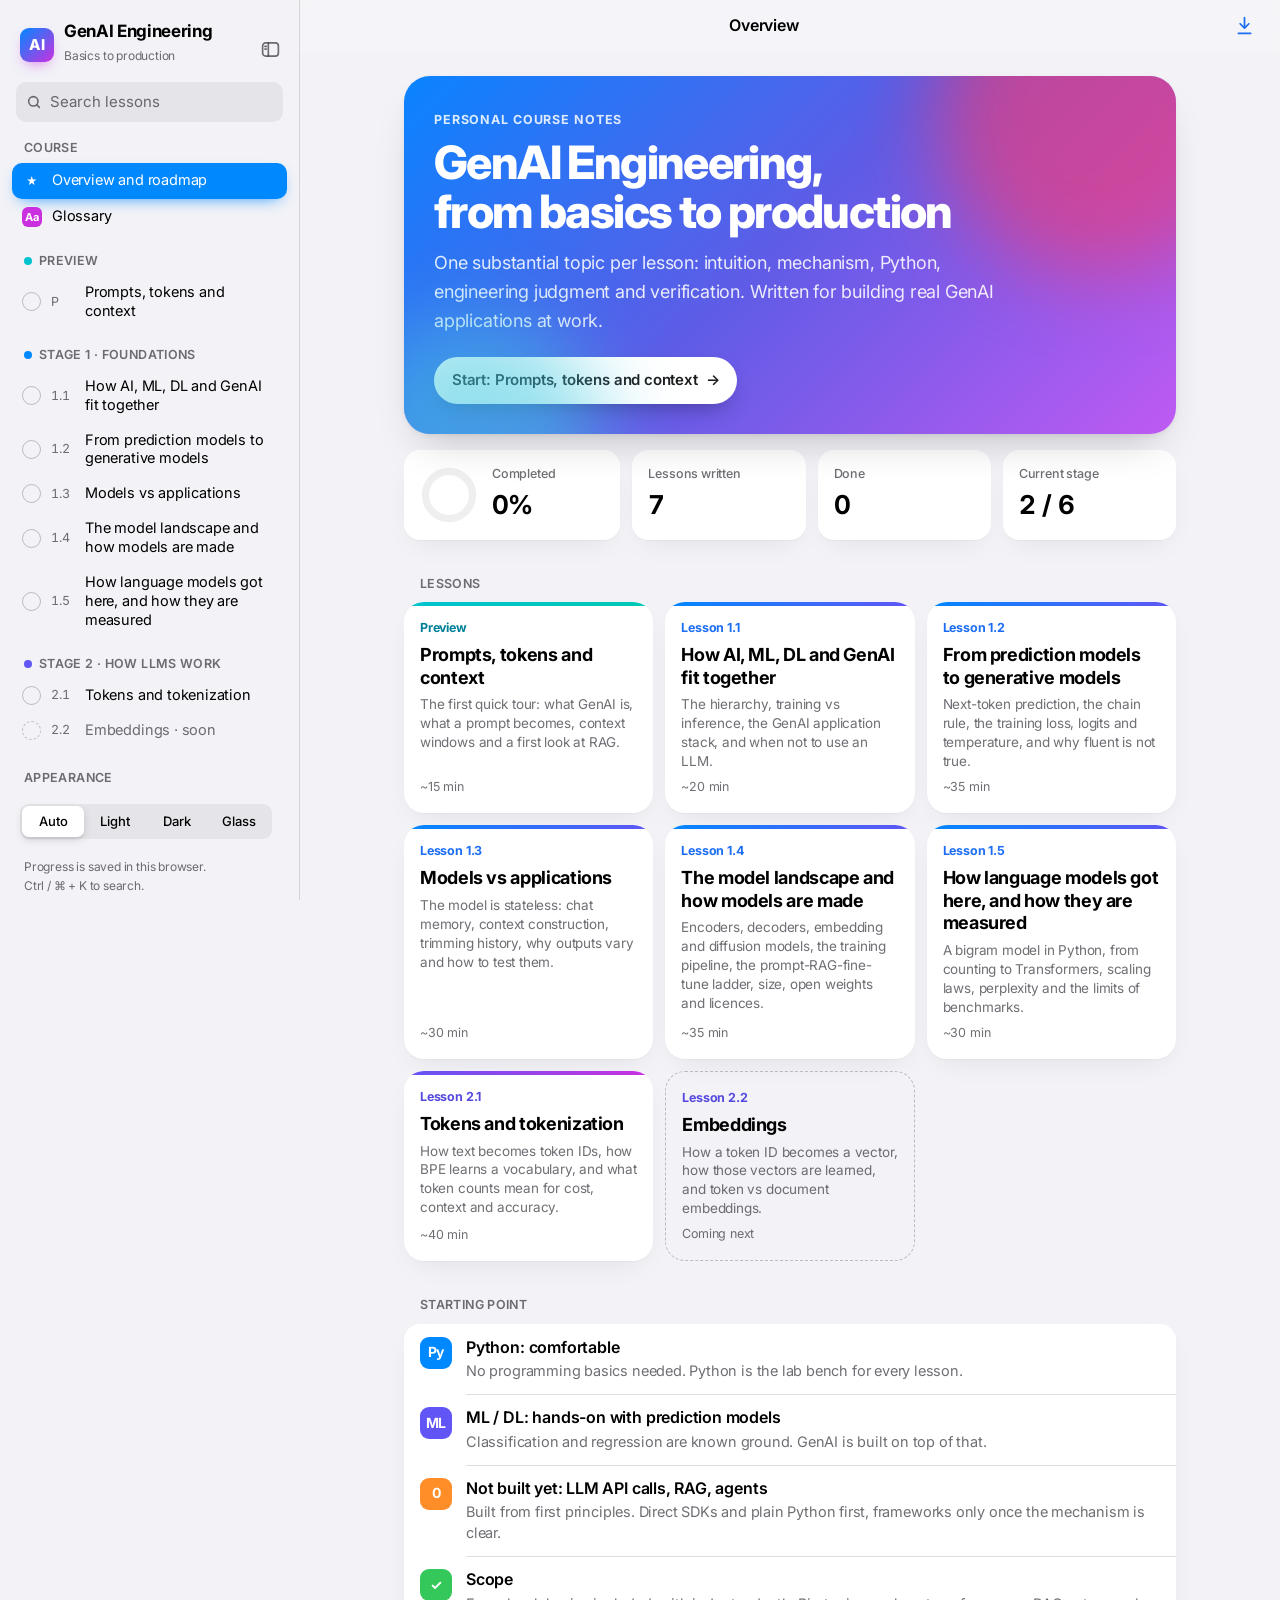
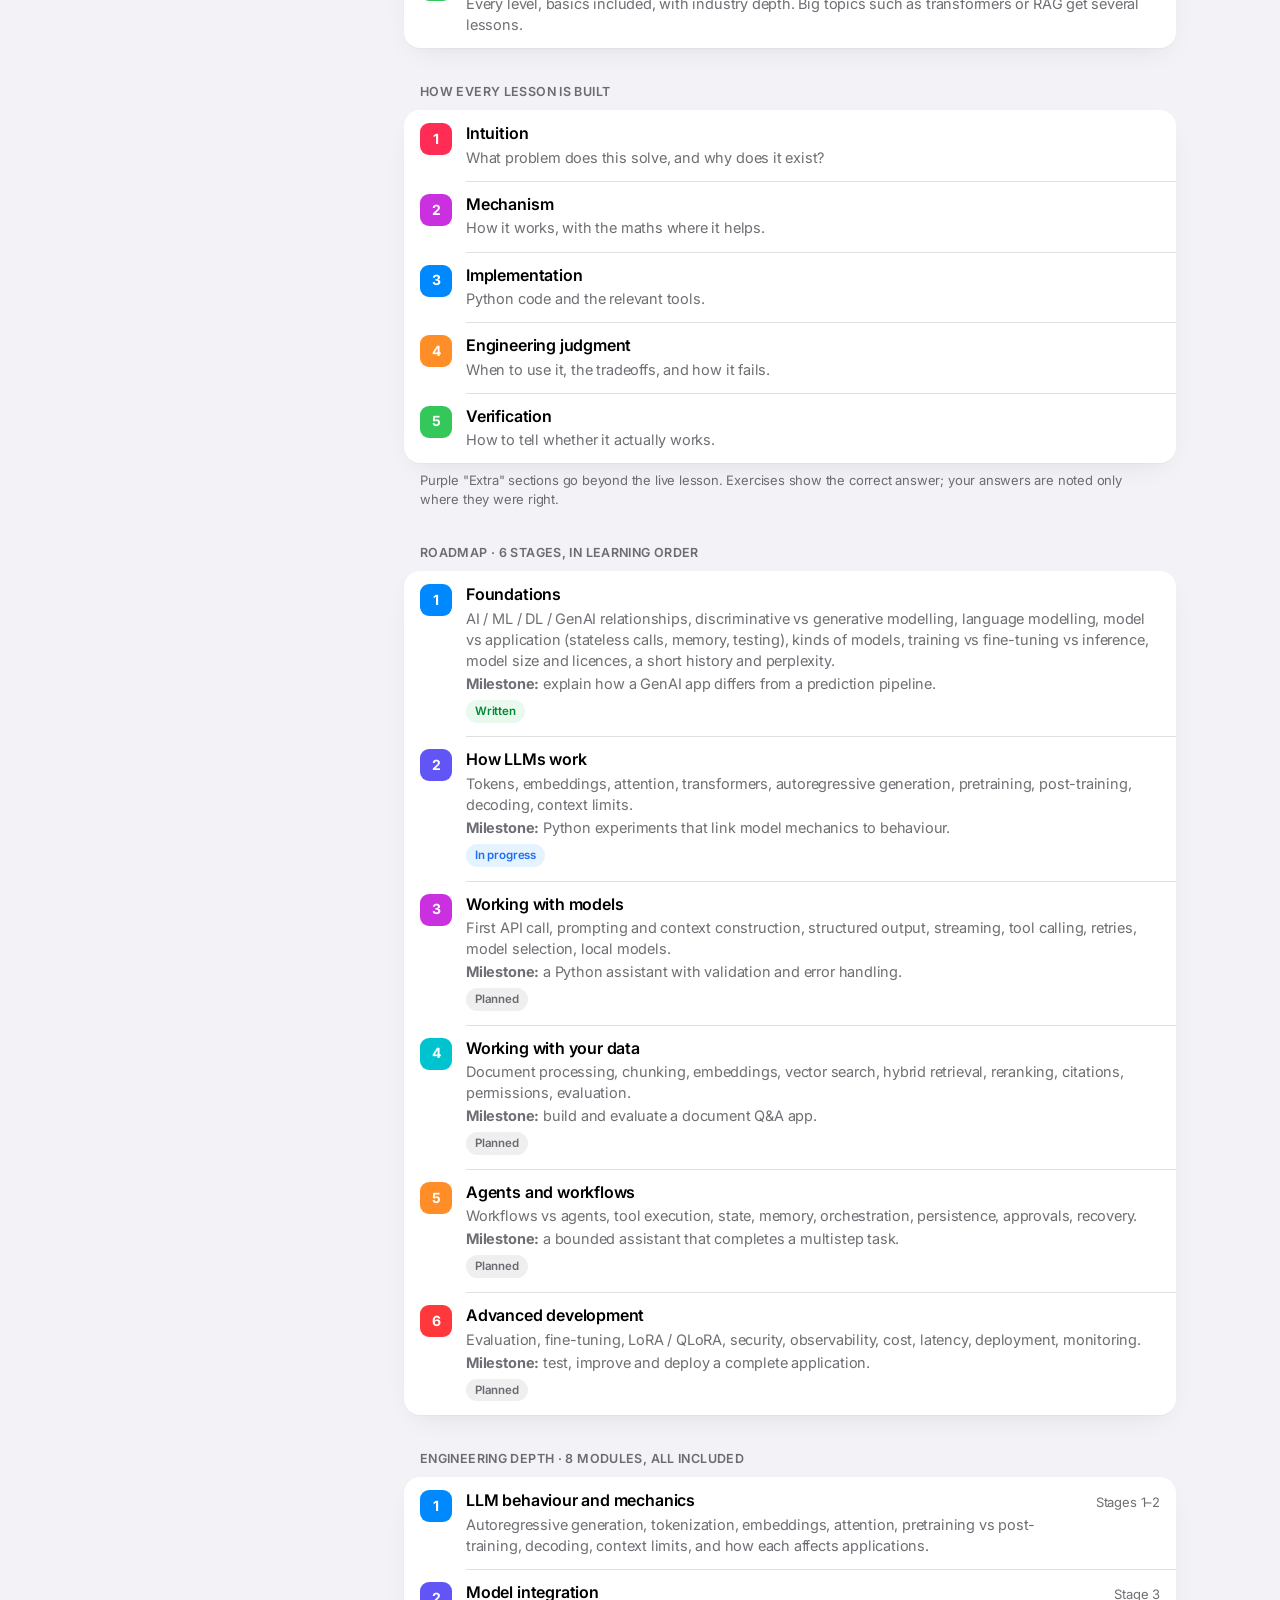
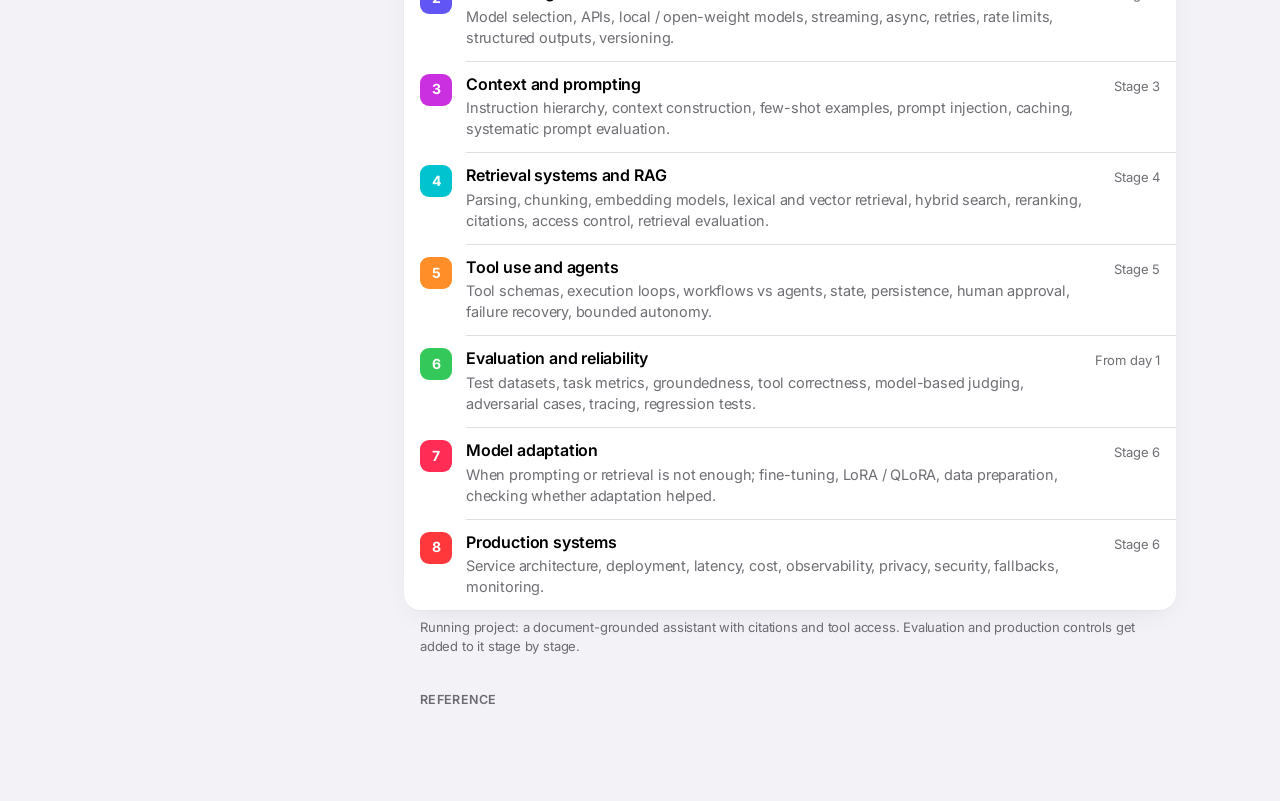
==== commit 43434545: "Add lessons 1.3-1.5 (models vs apps, model landscape, history and perplexity) with diagrams and char" ====
--- a/index.html
+++ b/index.html
@@ -57,7 +57,7 @@
 
   <div class="group-label">Roadmap · 6 stages, in learning order</div>
   <div class="list">
-    <div class="row"><div class="icon bg-blue">1</div><div style="flex:1"><div class="t">Foundations</div><div class="d">AI / ML / DL / GenAI relationships, discriminative vs generative modelling, language modelling, model vs application, training vs fine-tuning vs inference.</div><div class="d"><b>Milestone:</b> explain how a GenAI app differs from a prediction pipeline.</div><span class="pill done">Written</span></div></div>
+    <div class="row"><div class="icon bg-blue">1</div><div style="flex:1"><div class="t">Foundations</div><div class="d">AI / ML / DL / GenAI relationships, discriminative vs generative modelling, language modelling, model vs application (stateless calls, memory, testing), kinds of models, training vs fine-tuning vs inference, model size and licences, a short history and perplexity.</div><div class="d"><b>Milestone:</b> explain how a GenAI app differs from a prediction pipeline.</div><span class="pill done">Written</span></div></div>
     <div class="row"><div class="icon bg-indigo">2</div><div style="flex:1"><div class="t">How LLMs work</div><div class="d">Tokens, embeddings, attention, transformers, autoregressive generation, pretraining, post-training, decoding, context limits.</div><div class="d"><b>Milestone:</b> Python experiments that link model mechanics to behaviour.</div><span class="pill now">In progress</span></div></div>
     <div class="row"><div class="icon bg-purple">3</div><div style="flex:1"><div class="t">Working with models</div><div class="d">First API call, prompting and context construction, structured output, streaming, tool calling, retries, model selection, local models.</div><div class="d"><b>Milestone:</b> a Python assistant with validation and error handling.</div><span class="pill">Planned</span></div></div>
     <div class="row"><div class="icon bg-teal">4</div><div style="flex:1"><div class="t">Working with your data</div><div class="d">Document processing, chunking, embeddings, vector search, hybrid retrieval, reranking, citations, permissions, evaluation.</div><div class="d"><b>Milestone:</b> build and evaluate a document Q&amp;A app.</div><span class="pill">Planned</span></div></div>
--- a/assets/style.css
+++ b/assets/style.css
@@ -492,3 +492,37 @@
   :root[data-theme="dark"]{--label2:rgba(235,235,245,.86);--sep:rgba(120,120,128,.8);--fill:rgba(118,118,128,.36)}
   .card,.lcard,.toc,.callout,pre,.out{outline:1px solid var(--sep)}
 }
+
+/* figures: inline SVG diagrams and charts, coloured from the theme */
+.fig{margin:18px 0;padding:16px 16px 12px;border-radius:16px;background:var(--card2);border:.5px solid var(--sep)}
+.fig .sv{overflow-x:auto;-webkit-overflow-scrolling:touch}
+.fig svg{display:block;width:100%;min-width:540px;height:auto;overflow:visible}
+.fig figcaption{font-size:0.8125rem;color:var(--label2);margin-top:10px;line-height:1.45}
+.fig text{font-family:var(--font);font-size:12.5px;fill:var(--label2)}
+.fig text.v{fill:var(--label);font-weight:650;paint-order:stroke;stroke:var(--card2);stroke-width:4px;stroke-linejoin:round}
+.fig text.h{fill:var(--label);font-weight:700;font-size:13.5px}
+.fig text.w{fill:#fff;font-weight:650}
+.fig text.mid{text-anchor:middle}
+.fig .ax{stroke:var(--sep);stroke-width:1}
+.fig .grid{stroke:var(--sep);stroke-width:.6;stroke-dasharray:3 4}
+.fig .box{fill:var(--fill2);stroke:var(--sep);stroke-width:1}
+.fig .box.a{fill:var(--accent);stroke:none}
+.fig .box.b{fill:var(--accent2);stroke:none}
+.fig .box.g{fill:var(--green);stroke:none}
+.fig .box.o{fill:var(--orange);stroke:none}
+.fig .box.p{fill:var(--purple);stroke:none}
+.fig .box.t{fill:var(--teal);stroke:none}
+.fig .box.r{fill:var(--red);stroke:none}
+.fig .soft{fill:color-mix(in srgb,var(--accent) 12%,transparent);stroke:color-mix(in srgb,var(--accent) 40%,transparent);stroke-width:1}
+.fig .arr{stroke:var(--label2);stroke-width:1.6;fill:none}
+.fig .arr.a{stroke:var(--accent)}
+.fig .arr.dash{stroke-dasharray:5 4}
+.fig .ln{fill:none;stroke:var(--accent2);stroke-width:2.5;stroke-linecap:round;stroke-linejoin:round}
+.fig .pt{fill:var(--accent2)}
+.fig .grow{transform-box:fill-box;transform-origin:50% 100%;transition:transform 1s var(--ios)}
+.fig .grow-x{transform-box:fill-box;transform-origin:0 50%;transition:transform 1s var(--ios)}
+.js .sec.reveal:not(.in) .fig .grow{transform:scaleY(0)}
+.js .sec.reveal:not(.in) .fig .grow-x{transform:scaleX(0)}
+.fig .legend{display:flex;flex-wrap:wrap;gap:14px;font-size:0.8125rem;color:var(--label2);margin-top:8px}
+.fig .legend i{display:inline-block;width:10px;height:10px;border-radius:3px;margin-right:6px;vertical-align:-1px;background:var(--c)}
+@media (prefers-reduced-motion:reduce){.fig .grow,.fig .grow-x{transition:none}}
